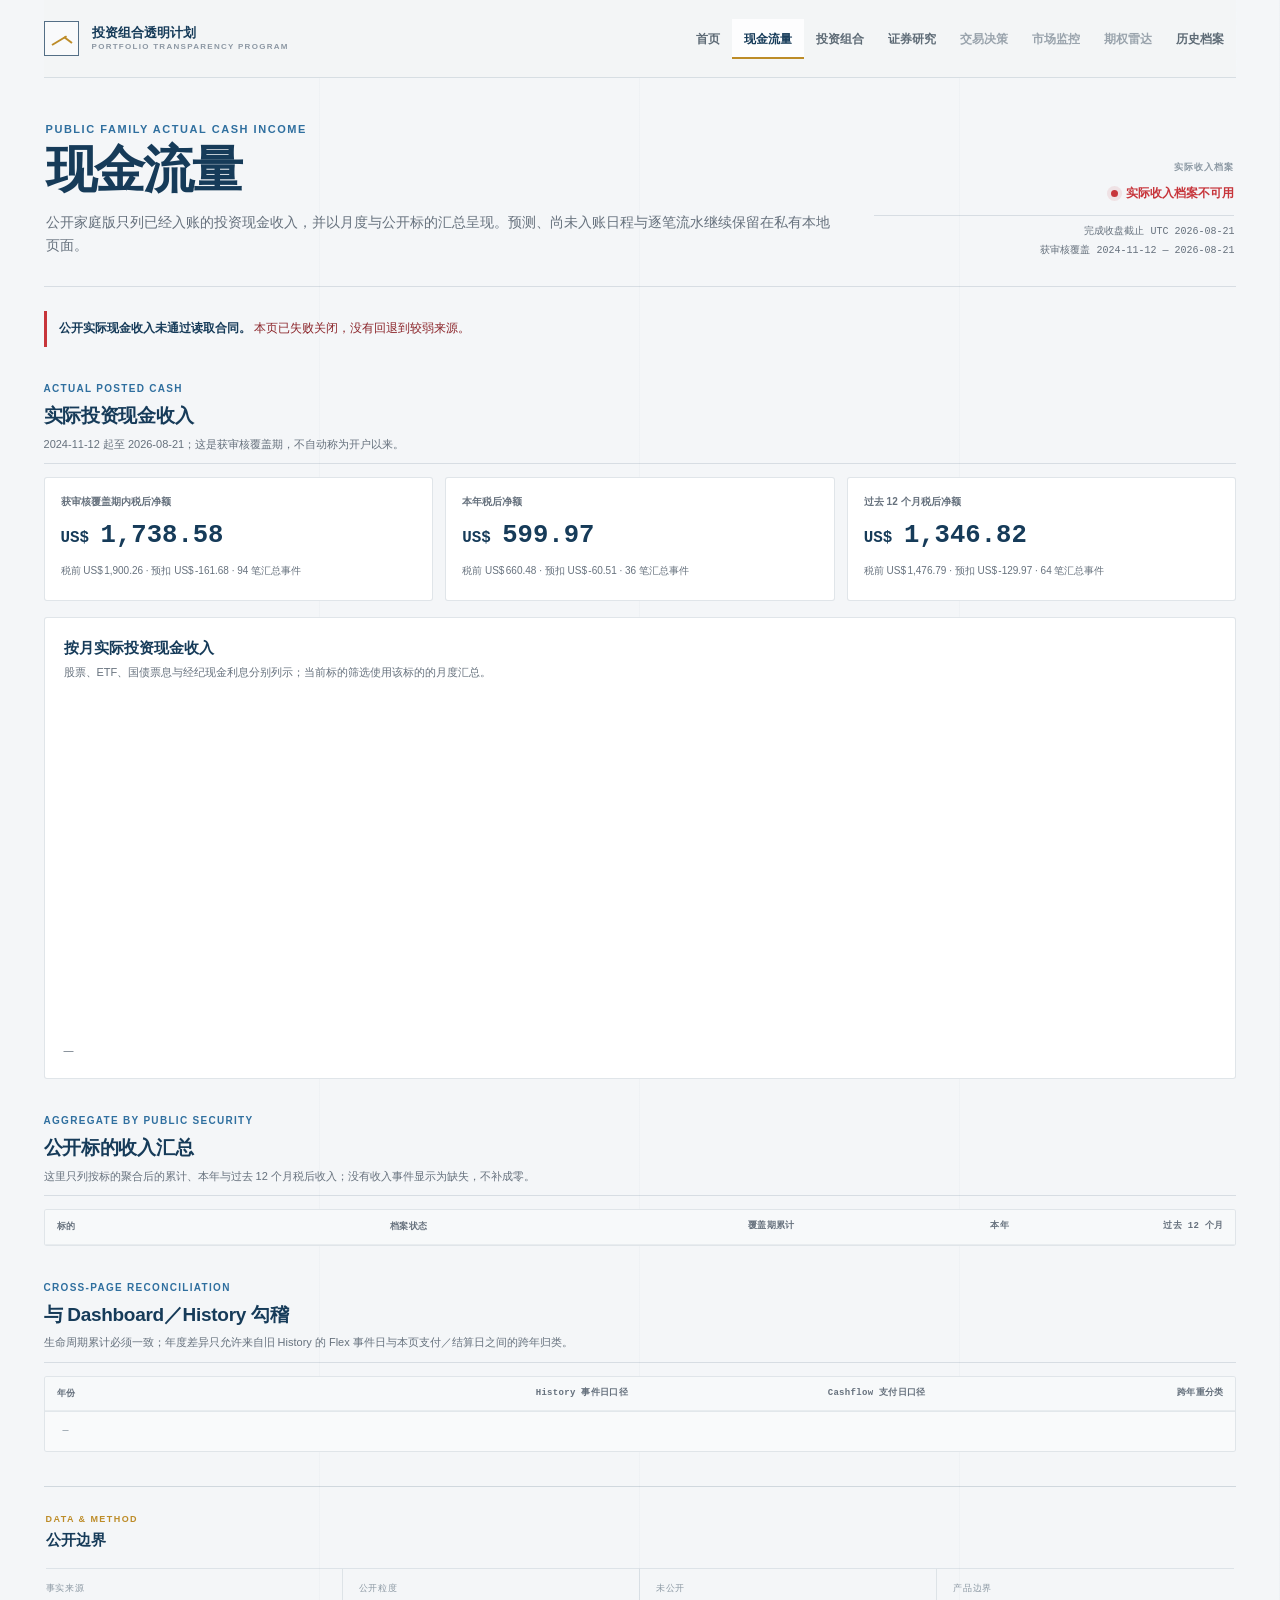
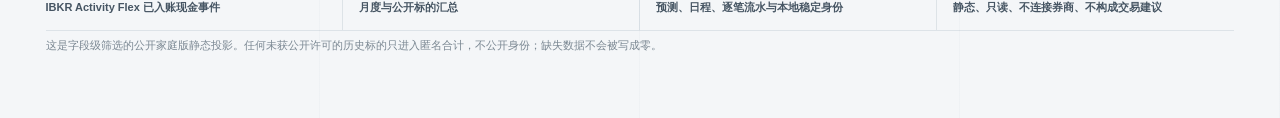
==== cashflow.html @ d8233eab "Publish cash flow and research directory" ====
<!doctype html>
<html lang="zh-Hans">
<head>
  <meta charset="utf-8">
  <meta name="viewport" content="width=device-width, initial-scale=1">
  <meta name="color-scheme" content="light">
  <meta name="robots" content="noindex,nofollow,noarchive">
  <meta name="referrer" content="no-referrer">
  <title>现金流量 · 投资组合透明计划</title>
  <style>
    :root {
      --page: #f4f6f8;
      --card: #fff;
      --ink: #17212b;
      --muted: #66717d;
      --soft: #8b98a3;
      --border: #dfe4e8;
      --navy: #163b59;
      --blue: #2f6f9f;
      --blue-soft: #e8f1f7;
      --gold: #bd8c28;
      --gold-soft: #fbf5e6;
      --green: #14804a;
      --green-soft: #e8f5ed;
      --amber: #9a6a0a;
      --amber-soft: #fff4d8;
      --red: #c7353b;
      --red-soft: #fff0f1;
      --mono: ui-monospace, SFMono-Regular, Menlo, Monaco, Consolas, "Liberation Mono", monospace;
      --sans: Inter, ui-sans-serif, -apple-system, BlinkMacSystemFont, "Segoe UI", "PingFang SC", "Hiragino Sans GB", "Microsoft YaHei", sans-serif;
    }
    * { box-sizing: border-box; }
    [hidden] { display: none !important; }
    body { min-width: 320px; }
    button, select { font: inherit; }
    .shell { width: min(1520px, 100%); margin: 0 auto; padding: 0 clamp(22px, 3.4vw, 52px) 64px; }
    .topbar { display: grid; grid-template-columns: minmax(0, 1fr) max-content; gap: 28px; align-items: start; margin-bottom: 22px; padding: 8px 2px 22px; border-bottom: 1px solid rgba(22,59,89,.13); }
    .eyebrow, .section-kicker { margin: 0 0 6px; color: var(--blue); font-size: 10px; font-weight: 780; letter-spacing: .13em; text-transform: uppercase; }
    h1 { margin: 0; color: var(--navy); font-size: clamp(30px, 4vw, 48px); font-weight: 710; line-height: 1.05; letter-spacing: -.045em; }
    .subtitle { max-width: 840px; margin: 11px 0 0; color: var(--muted); font-size: 13px; line-height: 1.72; }
    .notice { display: grid; grid-template-columns: 3px minmax(0, 1fr); gap: 12px; margin: 0 0 24px; color: #56636e; font-size: 12px; line-height: 1.65; }
    .notice::before { content: ""; background: rgba(189,140,40,.72); }
    .notice-copy { padding: 8px 0; }
    .notice strong { color: var(--navy); }
    .notice.error::before { background: var(--red); }
    .notice.error { color: #8b252a; }
    .forecast-trial { display: grid; grid-template-columns: 3px minmax(0, 1fr); gap: 12px; margin: 0 0 16px; color: var(--muted); font-size: 11px; line-height: 1.6; }
    .forecast-trial::before { content: ""; background: rgba(47,111,159,.62); }
    .forecast-trial[data-forecast-state="partial"]::before { background: #bd8c28; }
    .forecast-trial[data-forecast-state="stale"]::before, .forecast-trial[data-forecast-state="unavailable"]::before { background: var(--red); }
    .forecast-trial-copy { padding: 7px 0; }
    .forecast-trial-title { color: var(--navy); font-weight: 760; }
    .forecast-trial[data-forecast-state="partial"] .forecast-trial-title { color: #7c5a18; }
    .forecast-trial[data-forecast-state="stale"] .forecast-trial-title, .forecast-trial[data-forecast-state="unavailable"] .forecast-trial-title { color: #8b252a; }
    .scope-strip { display: flex; align-items: center; justify-content: space-between; gap: 16px; margin-bottom: 28px; padding: 11px 14px; border-left: 3px solid rgba(47,111,159,.64); background: rgba(232,241,247,.55); color: var(--muted); font-size: 11px; }
    .scope-strip strong { color: var(--navy); font: 760 11px var(--mono); }
    .field { display: grid; gap: 5px; }
    .field label { color: var(--soft); font-size: 9px; font-weight: 760; letter-spacing: .07em; }
    .field select { min-width: 170px; }
    .text-link { min-height: 30px; padding: 5px 9px; border: 1px solid #cad6df; border-radius: 2px; color: var(--navy); background: #fff; cursor: pointer; font-size: 10px; font-weight: 740; text-decoration: none; }
    .text-link:hover, .text-link:focus-visible { border-color: var(--blue); background: #f3f8fb; outline: none; }
    .section { margin-top: 34px; }
    .section-head { display: flex; align-items: flex-end; justify-content: space-between; gap: 20px; margin-bottom: 13px; padding-bottom: 11px; border-bottom: 1px solid rgba(22,59,89,.13); }
    .section-title { margin: 0; color: var(--navy); font-size: 19px; font-weight: 740; letter-spacing: -.015em; }
    .section-note { margin: 5px 0 0; color: var(--muted); font-size: 11px; }
    .metric-grid { display: grid; grid-template-columns: repeat(3, minmax(0, 1fr)); gap: 12px; margin-bottom: 16px; }
    .future-metric-grid { grid-template-columns: repeat(3, minmax(0, 1fr)); }
    .metric, .card { border: 1px solid rgba(22,59,89,.13); border-radius: 3px; background: var(--card); box-shadow: none; }
    .metric { min-width: 0; min-height: 124px; padding: 16px; }
    .metric-label { color: var(--muted); font-size: 10px; font-weight: 760; }
    .metric-value { display: flex; align-items: baseline; gap: .45em; margin-top: 8px; color: var(--navy); font-family: var(--mono); font-size: clamp(20px, 2vw, 26px); font-weight: 780; font-variant-numeric: tabular-nums; white-space: nowrap; }
    .metric-symbol { font-size: .62em; font-weight: 720; }
    .metric-note { margin-top: 8px; color: var(--muted); font-size: 10px; line-height: 1.55; }
    .card { margin-bottom: 16px; padding: 19px; }
    .card.flush { padding: 0; overflow: hidden; }
    .expected-security-card { margin-top: 16px; }
    .expected-security-head { padding: 15px 18px 13px; border-bottom: 1px solid rgba(22,59,89,.10); background: rgba(247,249,250,.58); }
    .card-head { display: flex; align-items: flex-start; justify-content: space-between; gap: 16px; margin-bottom: 13px; }
    .card-title { margin: 0; color: var(--navy); font-size: 15px; font-weight: 760; }
    .card-subtitle { margin: 4px 0 0; color: var(--muted); font-size: 11px; }
    .toolbar { display: flex; flex-wrap: wrap; align-items: center; justify-content: space-between; gap: 10px 18px; margin-bottom: 13px; padding: 10px 0; border-top: 1px solid rgba(22,59,89,.10); border-bottom: 1px solid rgba(22,59,89,.10); }
    .toolbar-group { display: flex; flex-wrap: wrap; align-items: center; gap: 8px 12px; }
    .toolbar-label { color: var(--soft); font-size: 9px; font-weight: 780; letter-spacing: .08em; }
    .segmented { display: inline-flex; border: 1px solid #ccd7df; background: #f2f5f7; }
    .segment-btn { min-height: 32px; padding: 6px 10px; border: 0; border-right: 1px solid #d7e0e6; background: transparent; color: #596773; font-size: 10px; font-weight: 750; cursor: pointer; }
    .segment-btn:last-child { border-right: 0; }
    .segment-btn:hover, .segment-btn:focus-visible { color: var(--navy); background: #fff; outline: none; }
    .segment-btn[aria-pressed="true"] { color: var(--navy); background: #fff; box-shadow: inset 0 -2px 0 var(--gold); }
    .chart-wrap { position: relative; height: 340px; }
    .chart-wrap canvas { width: 100% !important; height: 100% !important; }
    .cashflow-chart-tooltip { position: absolute; z-index: 5; width: max-content; min-width: 250px; max-width: calc(100% - 16px); padding: 9px 10px; border: 1px solid #cfd7dd; border-radius: 3px; background: rgba(255,255,255,.97); box-shadow: 0 8px 22px rgba(20,36,50,.14); color: var(--ink); pointer-events: none; opacity: 0; transition: opacity 90ms ease; }
    .cashflow-chart-tooltip.visible { opacity: 1; }
    .cashflow-tooltip-date { color: var(--muted); font-size: 11px; }
    .cashflow-tooltip-series { display: grid; gap: 5px; margin-top: 7px; padding-top: 7px; border-top: 1px solid #e8ecef; }
    .cashflow-tooltip-series-row { display: grid; grid-template-columns: 12px minmax(92px, 1fr) auto; align-items: center; gap: 7px; font-size: 11px; }
    .cashflow-tooltip-swatch { width: 10px; height: 10px; border: 1px solid transparent; }
    .cashflow-tooltip-series-label { min-width: 0; overflow: hidden; color: var(--muted); text-overflow: ellipsis; white-space: nowrap; }
    .cashflow-tooltip-series-value { color: var(--ink); font: 750 12px var(--mono); text-align: right; white-space: nowrap; }
    .cashflow-tooltip-detail { display: grid; gap: 5px; margin-top: 7px; padding-top: 7px; border-top: 1px solid #e8ecef; }
    .cashflow-tooltip-detail-row { display: grid; grid-template-columns: minmax(0, 1fr) minmax(96px, auto); align-items: baseline; gap: 14px; }
    .cashflow-tooltip-detail-label { color: var(--soft); font-size: 9px; }
    .cashflow-tooltip-detail-value { max-width: 190px; overflow: hidden; color: var(--navy); font: 700 10px var(--mono); text-align: right; text-overflow: ellipsis; white-space: nowrap; }
    .cashflow-tooltip-detail-row.symbols { align-items: start; }
    .cashflow-tooltip-symbol-list { display: grid; gap: 6px; min-width: 180px; color: var(--navy); font: 700 10px/1.35 var(--mono); }
    .cashflow-tooltip-symbol-item { display: grid; grid-template-columns: minmax(0, 1fr) auto; align-items: start; gap: 14px; }
    .cashflow-tooltip-symbol-main { min-width: 0; }
    .cashflow-tooltip-symbol-name, .cashflow-tooltip-symbol-date, .cashflow-tooltip-symbol-amount { display: block; white-space: nowrap; }
    .cashflow-tooltip-symbol-date { margin-top: 1px; color: var(--soft); font: 8px/1.3 var(--sans); }
    .cashflow-tooltip-symbol-amount { color: var(--ink); font: 750 10px/1.35 var(--mono); text-align: right; }
    .chart-note { margin: 10px 0 0; color: var(--muted); font-size: 10px; line-height: 1.6; }
    .table-wrap { width: 100%; overflow-x: auto; }
    table { width: 100%; border-collapse: collapse; font-size: 11px; }
    th, td { padding: 10px 12px; border-bottom: 1px solid #e8ecef; text-align: left; vertical-align: top; white-space: nowrap; }
    th { color: var(--muted); background: #f7f9fa; font-size: 9px; font-weight: 780; letter-spacing: .035em; }
    td.numeric, th.numeric { text-align: right; font-family: var(--mono); font-variant-numeric: tabular-nums; }
    tbody tr:hover { background: #fafcfd; }
    tbody tr:last-child td { border-bottom: 0; }
    .symbol-link { color: var(--navy); font: 780 11px var(--mono); text-decoration: none; }
    .symbol-link:hover, .symbol-link:focus-visible { color: var(--blue); outline: none; }
    .cell-main { color: var(--ink); }
    .cell-note { display: block; margin-top: 3px; color: var(--soft); font: 9px/1.45 var(--sans); white-space: normal; }
    .money-line { vertical-align: top; font-family: var(--mono); font-variant-numeric: tabular-nums; }
    .money-line .cell-note { grid-column: 1 / -1; text-align: right; }
    .expected-security-table, .archive-income-table, .cashflow-detail-table { table-layout: fixed; }
    .expected-security-table { min-width: 980px; }
    .archive-income-table { min-width: 920px; }
    .cashflow-detail-table { min-width: 1180px; }
    .security-group-row td { padding: 0; border-bottom-color: #d8e0e6; background: #eef2f5; }
    .security-group-row:hover, .security-subtotal-row:hover { background: inherit; }
    .security-group-toggle { display: flex; width: 100%; min-height: 42px; align-items: center; gap: 10px; padding: 10px 12px; border: 0; color: var(--navy); background: transparent; cursor: pointer; text-align: left; }
    .security-group-toggle:hover, .security-group-toggle:focus-visible { background: rgba(255,255,255,.48); outline: none; }
    .security-group-swatch { width: 10px; height: 10px; flex: 0 0 auto; border: 1px solid transparent; }
    .security-group-swatch.stk { background: #034da2; }
    .security-group-swatch.etf { background: #5889c1; }
    .security-group-swatch.bond { background: #7a4e2d; }
    .security-group-swatch.cash { background: #bd8c28; }
    .security-group-name { font-size: 11px; font-weight: 790; }
    .security-group-count { color: var(--soft); font: 9px/1.4 var(--mono); }
    .security-group-chevron { width: 7px; height: 7px; margin-left: auto; border-right: 1px solid var(--navy); border-bottom: 1px solid var(--navy); transform: rotate(45deg); transition: transform 120ms ease; }
    .security-group-toggle[aria-expanded="false"] .security-group-chevron { transform: rotate(-45deg); }
    .security-item-row td:first-child { padding-left: 32px; }
    .security-subtotal-row td { border-top: 1px solid #d8e0e6; background: #f7f9fa; font-weight: 720; }
    .security-subtotal-label { color: var(--navy); }
    .security-subtotal-label .cell-note { font-weight: 500; }
    .archive-stack { display: grid; gap: 10px; }
    .archive-details { overflow: hidden; border: 1px solid rgba(22,59,89,.13); border-radius: 3px; background: var(--card); }
    .archive-details summary { display: flex; min-height: 48px; align-items: center; justify-content: space-between; gap: 14px; padding: 12px 15px; color: var(--navy); background: #f7f9fa; cursor: pointer; list-style: none; }
    .archive-details summary::-webkit-details-marker { display: none; }
    .archive-details summary:hover, .archive-details summary:focus-visible { background: #f1f5f7; outline: none; }
    .archive-summary-main { display: flex; flex-wrap: wrap; align-items: baseline; gap: 8px 12px; }
    .archive-title { font-size: 12px; font-weight: 780; }
    .archive-count { color: var(--soft); font: 9px/1.4 var(--mono); }
    .archive-summary-total { color: var(--muted); font: 9px/1.4 var(--mono); }
    .archive-latest { min-width: 170px; }
    .archive-chevron { width: 8px; height: 8px; flex: 0 0 auto; border-right: 1px solid var(--navy); border-bottom: 1px solid var(--navy); transform: rotate(45deg); transition: transform 120ms ease; }
    .archive-details[open] .archive-chevron { transform: rotate(225deg); }
    .archive-details[open] summary { border-bottom: 1px solid rgba(22,59,89,.10); }
    .empty { padding: 28px 18px; color: var(--muted); text-align: center; font-size: 11px; }
    .detail-controls { display: flex; flex-wrap: wrap; align-items: end; justify-content: space-between; gap: 12px; padding: 15px 18px; border-bottom: 1px solid rgba(22,59,89,.10); background: rgba(247,249,250,.7); }
    .detail-filter-group { display: flex; flex-wrap: wrap; align-items: end; justify-content: flex-end; gap: 10px; }
    .detail-scroll { max-height: min(62vh, 560px); overflow: auto; overscroll-behavior: contain; scrollbar-gutter: stable; }
    .detail-scroll thead th { position: sticky; top: 0; z-index: 3; box-shadow: 0 1px 0 #dfe5e9; }
    .detail-year-row th { padding: 7px 12px; border-top: 1px solid #d8e0e6; border-bottom: 1px solid #d8e0e6; color: var(--navy); background: #eef2f5; font: 780 10px/1.4 var(--sans); letter-spacing: .02em; text-align: left; }
    .detail-year-heading { display: flex; align-items: baseline; justify-content: space-between; gap: 12px; }
    .detail-year-count { color: var(--soft); font: 9px/1.4 var(--mono); }
    .detail-summary { min-height: 39px; margin: 0; padding: 12px 18px; border-top: 1px solid rgba(22,59,89,.10); color: var(--soft); background: rgba(247,249,250,.72); font: 10px/1.45 var(--mono); }
    .source-link { color: var(--blue); text-decoration: none; }
    .source-link:hover, .source-link:focus-visible { text-decoration: underline; outline: none; }
    .sr-only { position: absolute; width: 1px; height: 1px; padding: 0; margin: -1px; overflow: hidden; clip: rect(0, 0, 0, 0); white-space: nowrap; border: 0; }
    @media (max-width: 1040px) {
      .future-metric-grid { grid-template-columns: repeat(2, minmax(0, 1fr)); }
    }
    @media (max-width: 720px) {
      .shell { width: 100%; padding: 0 12px 44px; }
      .topbar { grid-template-columns: 1fr; gap: 16px; }
      .section-head, .card-head { align-items: stretch; flex-direction: column; }
      .scope-strip { align-items: stretch; flex-direction: column; }
      .field select { width: 100%; }
      .metric-grid, .future-metric-grid { grid-template-columns: 1fr; }
      .toolbar { align-items: stretch; }
      .detail-controls, .detail-filter-group { align-items: stretch; flex-direction: column; }
      .toolbar-group { display: grid; grid-template-columns: 1fr; }
      .segmented { width: 100%; display: grid; grid-auto-flow: column; grid-auto-columns: minmax(0, 1fr); }
      .segment-btn { padding-inline: 5px; }
      .chart-wrap { height: 300px; }
    }
    .public-cashflow-table { min-width: 820px; table-layout: fixed; }
    .public-reconciliation-table { min-width: 720px; table-layout: fixed; }
    .public-cashflow-table th:first-child { width: 28%; }
    .public-cashflow-table th:nth-child(2) { width: 18%; }
    .directory-anonymous { color: var(--muted); font-style: italic; }
  </style>
  <link rel="stylesheet" href="assets/workspace-shell.css?v=ed7f50f35dbe">
</head>
<body class="workspace-inner workspace-bp-720 workspace-mobile-gap-10">
  <main class="shell">
    <nav class="workspace-nav" aria-label="全局导航">
      <a class="workspace-brand" href="index.html" aria-label="投资组合透明计划首页">
        <span class="workspace-brand-mark" aria-hidden="true"></span>
        <span class="workspace-brand-text"><span class="workspace-brand-title">投资组合透明计划</span><span class="workspace-brand-subtitle">PORTFOLIO TRANSPARENCY PROGRAM</span></span>
      </a>
      <div class="workspace-nav-scroll"><div class="workspace-nav-links">
          <a class="workspace-nav-link" href="index.html">首页</a>
          <a class="workspace-nav-link" href="cashflow.html" aria-current="page">现金流量</a>
          <a class="workspace-nav-link" href="dashboard.html">投资组合</a>
          <a class="workspace-nav-link" href="instrument.html">证券研究</a>
          <span class="workspace-nav-link" aria-disabled="true">交易决策</span>
          <span class="workspace-nav-link" aria-disabled="true">市场监控</span>
          <span class="workspace-nav-link" aria-disabled="true">期权雷达</span>
          <a class="workspace-nav-link" href="history.html">历史档案</a>
      </div></div>
    </nav>

    <header class="topbar workspace-page-header">
      <div class="workspace-page-heading">
        <p class="eyebrow workspace-page-eyebrow">Public Family Actual Cash Income</p>
        <h1 class="workspace-page-title">现金流量</h1>
        <p class="subtitle workspace-page-subtitle">公开家庭版只列已经入账的投资现金收入，并以月度与公开标的汇总呈现。预测、尚未入账日程与逐笔流水继续保留在私有本地页面。</p>
      </div>
      <aside class="workspace-page-context" id="cashflowPageContext" data-context-state="loading" aria-label="实际现金收入档案状态">
        <div class="workspace-page-context-label">实际收入档案</div>
        <div class="workspace-page-context-value"><span class="workspace-page-context-dot" aria-hidden="true"></span><span id="archiveStatus">正在读取</span></div>
        <div class="workspace-page-context-meta"><p class="workspace-page-context-line" id="headerCutoff">完成收盘截止 —</p><p class="workspace-page-context-line" id="headerCoverage">覆盖 —</p></div>
      </aside>
    </header>

    <aside class="notice" id="statusNotice" aria-live="polite"><div class="notice-copy"><strong>正在读取公开静态实际收入。</strong> 页面不连接券商、本机数据库或实时接口。</div></aside>
    <section class="scope-strip" id="scopeStrip" aria-label="当前标的范围" hidden><span>当前仅显示 <strong id="scopeSymbol">—</strong> 的实际收入汇总</span><a class="text-link" href="cashflow.html">查看组合汇总</a></section>

    <section class="section" aria-labelledby="actualTitle">
      <div class="section-head"><div><p class="section-kicker">Actual Posted Cash</p><h2 class="section-title" id="actualTitle">实际投资现金收入</h2><p class="section-note" id="actualCoverageNote">只使用 Activity Flex 已入账事实；经纪利息支出与买入应计利息单独列示，不冒充负投资收入。</p></div></div>
      <div class="metric-grid" aria-label="实际投资现金收入摘要">
        <article class="metric"><div class="metric-label">获审核覆盖期内税后净额</div><div class="metric-value" id="actualCoverageNet">—</div><div class="metric-note" id="actualCoverageBreakdown">—</div></article>
        <article class="metric"><div class="metric-label">本年税后净额</div><div class="metric-value" id="actualYtdNet">—</div><div class="metric-note" id="actualYtdBreakdown">—</div></article>
        <article class="metric"><div class="metric-label">过去 12 个月税后净额</div><div class="metric-value" id="actual12mNet">—</div><div class="metric-note" id="actual12mBreakdown">—</div></article>
      </div>
      <article class="card">
        <div class="card-head"><div><h3 class="card-title">按月实际投资现金收入</h3><p class="card-subtitle">股票、ETF、国债票息与经纪现金利息分别列示；当前标的筛选使用该标的的月度汇总。</p></div></div>
        <div class="chart-wrap"><canvas id="actualChart" role="img" aria-label="按月实际投资现金收入图"></canvas></div>
        <p class="chart-note" id="actualChartNote">—</p>
      </article>
    </section>

    <section class="section" aria-labelledby="securityTitle">
      <div class="section-head"><div><p class="section-kicker">Aggregate by Public Security</p><h2 class="section-title" id="securityTitle">公开标的收入汇总</h2><p class="section-note">这里只列按标的聚合后的累计、本年与过去 12 个月税后收入；没有收入事件显示为缺失，不补成零。</p></div></div>
      <article class="card flush"><div class="table-wrap"><table class="archive-income-table public-cashflow-table"><caption class="sr-only">公开标的实际现金收入汇总</caption><thead><tr><th>标的</th><th>档案状态</th><th class="numeric">覆盖期累计</th><th class="numeric">本年</th><th class="numeric">过去 12 个月</th></tr></thead><tbody id="securityIncomeBody"></tbody></table></div><div class="empty" id="securityIncomeEmpty" hidden>当前范围没有可列示的实际收入汇总。</div></article>
    </section>

    <section class="section" aria-labelledby="reconciliationTitle">
      <div class="section-head"><div><p class="section-kicker">Cross-page Reconciliation</p><h2 class="section-title" id="reconciliationTitle">与 Dashboard／History 勾稽</h2><p class="section-note">生命周期累计必须一致；年度差异只允许来自旧 History 的 Flex 事件日与本页支付／结算日之间的跨年归类。</p></div></div>
      <article class="card flush"><div class="table-wrap"><table class="public-reconciliation-table"><caption class="sr-only">年度现金收入日期口径桥接</caption><thead><tr><th>年份</th><th class="numeric">History 事件日口径</th><th class="numeric">Cashflow 支付日口径</th><th class="numeric">跨年重分类</th></tr></thead><tbody id="reconciliationBody"></tbody></table></div><p class="detail-summary" id="reconciliationSummary">—</p></article>
    </section>

    <footer>
      <div class="footer-head"><p class="footer-kicker">DATA &amp; METHOD</p><h2 class="footer-title">公开边界</h2></div>
      <div class="footer-meta-grid">
        <div class="footer-meta-item"><span class="footer-meta-label">事实来源</span><span class="footer-meta-value">IBKR Activity Flex 已入账现金事件</span></div>
        <div class="footer-meta-item"><span class="footer-meta-label">公开粒度</span><span class="footer-meta-value">月度与公开标的汇总</span></div>
        <div class="footer-meta-item"><span class="footer-meta-label">未公开</span><span class="footer-meta-value">预测、日程、逐笔流水与本地稳定身份</span></div>
        <div class="footer-meta-item"><span class="footer-meta-label">产品边界</span><span class="footer-meta-value">静态、只读、不连接券商、不构成交易建议</span></div>
      </div>
      <p class="footer-disclaimer">这是字段级筛选的公开家庭版静态投影。任何未获公开许可的历史标的只进入匿名合计，不公开身份；缺失数据不会被写成零。</p>
    </footer>
  </main>
  <script src="assets/vendor/chart.umd.min.js"></script>
  <script src="assets/accounting-money.js?v=4ad974b28457"></script>
  <script>
    (function () {
      "use strict";
      var state = { data: null, selectedSymbol: "", chart: null };
      var formatter = new Intl.NumberFormat("zh-CN", { minimumFractionDigits: 2, maximumFractionDigits: 2 });
      function el(id) { return document.getElementById(id); }
      function finite(value) { var number = Number(value); return value == null || value === "" || !Number.isFinite(number) ? null : number; }
      function isoDate(value) { var text = String(value || "").replace(/-/g, ""); return /^\d{8}$/.test(text) ? text.slice(0,4) + "-" + text.slice(4,6) + "-" + text.slice(6,8) : "—"; }
      function monthLabel(value) { var text = String(value || ""); return /^\d{6}$/.test(text) ? text.slice(0,4) + "-" + text.slice(4,6) : text; }
      function moneyText(value) { var number = finite(value); return number == null ? "—" : "US$ " + (number < 0 ? "-" : "") + formatter.format(Math.abs(number)); }
      function moneyNode(value) { var number = finite(value), wrapper = document.createElement("span"); wrapper.className = "money-line"; if (number == null) { wrapper.textContent = "—"; return wrapper; } var symbol = document.createElement("span"), amount = document.createElement("span"); wrapper.dataset.accountingMoney = ""; symbol.dataset.accountingSymbol = ""; symbol.textContent = "US$"; amount.dataset.accountingAmount = ""; amount.textContent = (number < 0 ? "-" : "") + formatter.format(Math.abs(number)); wrapper.append(symbol, amount); return wrapper; }
      function metric(node, value) { node.replaceChildren(); var number = finite(value); if (number == null) { node.textContent = "—"; return; } var symbol = document.createElement("span"), amount = document.createElement("span"); symbol.className = "metric-symbol"; symbol.textContent = "US$"; amount.textContent = (number < 0 ? "-" : "") + formatter.format(Math.abs(number)); node.append(symbol, amount); }
      function summaryNote(row) { if (!row) return "—"; var count = Number(row.investmentIncomeItemCount ?? row.itemCount ?? 0); return "税前 " + moneyText(row.grossInvestmentIncome) + " · 预扣 " + moneyText(row.withholdingTax) + " · " + count + " 笔汇总事件"; }
      function selectedSecurity() { return state.selectedSymbol ? state.data.securities.find(function (row) { return String(row.publicKey).toUpperCase() === state.selectedSymbol; }) : null; }
      function activeSummary() { var row = selectedSecurity(); return row ? { reviewedCoverage: row.reviewedCoverage, yearToDate: row.yearToDate, trailing12Months: row.trailing12Months } : state.data.summary; }
      function activeMonthly() { var row = selectedSecurity(); return row ? row.actualMonthly : state.data.actualMonthly; }
      function validate(payload) {
        if (!payload || payload.schemaVersion !== 1 || payload.packageType !== "cashFlowActual" || payload.visibility !== "public_static" || payload.sourceMode !== "sanitized_static_projection" || payload.currency !== "USD" || payload.reconciliation?.status !== "pass" || !Array.isArray(payload.actualMonthly) || !Array.isArray(payload.securities) || !Array.isArray(payload.reconciliation.annualTimingBridge)) throw new Error("公开实际现金收入合同不受支持。");
        return payload;
      }
      function renderHeader() { var coverage = state.data.coverage; el("cashflowPageContext").dataset.contextState = "pass"; el("archiveStatus").textContent = "实际收入档案已载入"; el("headerCutoff").textContent = "完成收盘截止 UTC " + isoDate(state.data.asOf); el("headerCoverage").textContent = "获审核覆盖 " + isoDate(coverage.startDate) + " — " + isoDate(coverage.endDate); el("actualCoverageNote").textContent = isoDate(coverage.startDate) + " 起至 " + isoDate(coverage.endDate) + "；这是获审核覆盖期，不自动称为开户以来。"; el("statusNotice").innerHTML = '<div class="notice-copy"><strong>公开静态实际收入已载入。</strong> 生命周期累计已与 Dashboard／History 勾稽；年度日期口径桥接见页面下方。</div>'; el("scopeStrip").hidden = !state.selectedSymbol; el("scopeSymbol").textContent = state.selectedSymbol || "—"; }
      function renderMetrics() { var summary = activeSummary(); [["actualCoverageNet","actualCoverageBreakdown",summary.reviewedCoverage],["actualYtdNet","actualYtdBreakdown",summary.yearToDate],["actual12mNet","actual12mBreakdown",summary.trailing12Months]].forEach(function (entry) { metric(el(entry[0]), entry[2].netInvestmentIncome); el(entry[1]).textContent = summaryNote(entry[2]); }); }
      function renderChart() { var rows = activeMonthly(), labels = rows.map(function (row) { return monthLabel(row.month); }); var datasets = [{ label: "股票分派", key: "stockDistributionNet", color: "#034da2" }, { label: "ETF 分派", key: "etfDistributionNet", color: "#5889c1" }, { label: "国债票息", key: "treasuryCoupon", color: "#7a4e2d" }, { label: "经纪现金利息", key: "brokerInterest", color: "#bd8c28" }].map(function (series) { return { label: series.label, data: rows.map(function (row) { return Number(row[series.key] || 0); }), backgroundColor: series.color, borderWidth: 0 }; }); if (state.chart) state.chart.destroy(); state.chart = new Chart(el("actualChart"), { type: "bar", data: { labels: labels, datasets: datasets }, options: { responsive: true, maintainAspectRatio: false, interaction: { mode: "index", intersect: false }, scales: { x: { stacked: true, grid: { display: false } }, y: { stacked: true, ticks: { callback: function (value) { return moneyText(value); } } } }, plugins: { legend: { position: "bottom" }, tooltip: { callbacks: { label: function (context) { return context.dataset.label + " · " + moneyText(context.raw); } } } } } }); el("actualChartNote").textContent = state.selectedSymbol ? state.selectedSymbol + " · 按支付／结算日归月的标的汇总" : "组合汇总 · 按支付／结算日归月；未公开标的仍进入组合合计，但不公开身份。"; }
      function appendMoneyCell(tr, summary) { var td = document.createElement("td"); td.className = "numeric"; if (!summary || Number(summary.itemCount || 0) === 0) { td.textContent = "—"; } else td.appendChild(moneyNode(summary.netInvestmentIncome)); tr.appendChild(td); }
      function renderSecurities() { var body = el("securityIncomeBody"), rows = state.selectedSymbol ? [selectedSecurity()].filter(Boolean) : state.data.securities.slice(); body.replaceChildren(); rows.forEach(function (row) { var tr = document.createElement("tr"), identity = document.createElement("td"), link = document.createElement("a"), name = document.createElement("span"), status = document.createElement("td"); link.className = "symbol-link"; link.href = "instrument.html?symbol=" + encodeURIComponent(row.publicKey); link.textContent = row.symbol; name.className = "cell-note"; name.textContent = row.displayName || row.symbol; identity.append(link, name); status.textContent = row.holdingStatus === "current_holding" ? "当前持有" : row.holdingStatus === "cash_account" ? "现金利息" : "历史归档"; tr.append(identity, status); appendMoneyCell(tr, row.reviewedCoverage); appendMoneyCell(tr, row.yearToDate); appendMoneyCell(tr, row.trailing12Months); body.appendChild(tr); }); if (!state.selectedSymbol) { var hidden = state.data.unpublishedSecurityAggregate, summary = hidden && hidden.reviewedCoverage; if (summary && Number(summary.itemCount || 0) > 0) { var tr = document.createElement("tr"), label = document.createElement("td"), status = document.createElement("td"); label.className = "directory-anonymous"; label.textContent = "其他未公开标的（匿名合计）"; status.textContent = "仅合计"; tr.append(label, status); appendMoneyCell(tr, hidden.reviewedCoverage); appendMoneyCell(tr, hidden.yearToDate); appendMoneyCell(tr, hidden.trailing12Months); body.appendChild(tr); } } el("securityIncomeEmpty").hidden = body.children.length > 0; }
      function renderReconciliation() { var reconciliation = state.data.reconciliation, body = el("reconciliationBody"); body.replaceChildren(); reconciliation.annualTimingBridge.forEach(function (row) { var tr = document.createElement("tr"), year = document.createElement("td"); year.textContent = row.year; tr.appendChild(year); [row.historyEventDateCashIncome,row.cashFlowPaymentDateCashImpact,row.timingReclassification].forEach(function (value) { var td = document.createElement("td"); td.className = "numeric"; td.appendChild(moneyNode(value)); tr.appendChild(td); }); body.appendChild(tr); }); var lifetime = reconciliation.lifetime; el("reconciliationSummary").textContent = "生命周期累计 " + moneyText(lifetime.cashFlowAllIncludedCashImpact) + " · Dashboard 差额 " + moneyText(lifetime.unexplainedResidual) + " · 年度差异全部由日期口径跨年重分类解释。"; }
      function showError(error) { el("cashflowPageContext").dataset.contextState = "error"; el("archiveStatus").textContent = "实际收入档案不可用"; var notice = el("statusNotice"); notice.className = "notice error"; notice.innerHTML = '<div class="notice-copy"><strong>公开实际现金收入未通过读取合同。</strong> 本页已失败关闭，没有回退到较弱来源。</div>'; console.error(error); }
      state.selectedSymbol = String(new URLSearchParams(location.search).get("symbol") || "").trim().toUpperCase();
      fetch("data/cashflow/actual.json", { cache: "no-store" }).then(function (response) { if (!response.ok) throw new Error("公开实际现金收入包返回 " + response.status); return response.json(); }).then(validate).then(function (payload) { state.data = payload; if (state.selectedSymbol && !selectedSecurity()) throw new Error("公开现金流量目录中没有 " + state.selectedSymbol + "。"); renderHeader(); renderMetrics(); renderChart(); renderSecurities(); renderReconciliation(); if (window.AccountingMoney) window.AccountingMoney.align(); }).catch(showError);
    }());
  </script>
</body>
</html>
---- assets/workspace-shell.css ----
:root {
  --page: #f4f6f8;
  --card: #fff;
  --ink: #17212b;
  --muted: #66717d;
  --border: #dfe4e8;
  --navy: #163b59;
  --blue: #2f6f9f;
  --blue-soft: #e8f1f7;
  --gold: #bd8c28;
  --green: #14804a;
  --green-soft: #e8f5ed;
  --red: #c7353b;
  --mono: ui-monospace, SFMono-Regular, Menlo, Monaco, Consolas, "Liberation Mono", monospace;
  --sans: Inter, ui-sans-serif, -apple-system, BlinkMacSystemFont, "Segoe UI", "PingFang SC", "Hiragino Sans GB", "Microsoft YaHei", sans-serif;
}

body.workspace-inner {
  --workspace-mobile-nav-gap: 18px;
  margin: 0;
  color: var(--ink);
  background:
    linear-gradient(90deg, transparent 0, transparent calc(100% - 1px), rgba(22,59,89,.022) calc(100% - 1px)),
    var(--page);
  background-size: 25% 100%;
  font-family: var(--sans);
  line-height: 1.5;
}

body.workspace-inner.workspace-mobile-gap-10 { --workspace-mobile-nav-gap: 10px; }

body.workspace-inner .shell {
  width: min(1520px, 100%);
  margin: 0 auto;
  padding: 0 clamp(22px, 3.4vw, 52px) 64px;
}

body.workspace-inner .workspace-nav {
  position: sticky;
  top: 0;
  z-index: 80;
  display: flex;
  align-items: center;
  gap: 18px;
  min-height: 78px;
  margin: 0 0 26px;
  padding: 14px 0;
  border: 0;
  border-bottom: 1px solid rgba(22,59,89,.12);
  border-radius: 0;
  background: rgba(243,245,246,.94);
  box-shadow: none;
  backdrop-filter: blur(14px);
}

body.workspace-inner .workspace-brand {
  flex: 0 0 auto;
  display: inline-flex;
  align-items: center;
  gap: 13px;
  color: var(--navy);
  text-decoration: none;
}

body.workspace-inner .workspace-brand-mark {
  position: relative;
  width: 35px;
  height: 35px;
  border: 1px solid rgba(22,59,89,.72);
  border-radius: 0;
  background: rgba(255,255,255,.55);
  box-shadow: none;
}

body.workspace-inner .workspace-brand-mark::before,
body.workspace-inner .workspace-brand-mark::after {
  content: "";
  position: absolute;
  right: auto;
  height: 2px;
  background: var(--gold);
  transform-origin: left center;
}

body.workspace-inner .workspace-brand-mark::before {
  width: 17px;
  left: 7px;
  top: 22px;
  transform: rotate(-31deg);
}

body.workspace-inner .workspace-brand-mark::after {
  width: 10px;
  left: 19px;
  top: 14px;
  transform: rotate(37deg);
}

body.workspace-inner .workspace-brand-text { display: grid; line-height: 1.08; }
body.workspace-inner .workspace-brand-title { color: var(--navy); font-size: 13px; font-weight: 800; }
body.workspace-inner .workspace-brand-subtitle { margin-top: 3px; color: #8d98a4; font-size: 8px; font-weight: 750; letter-spacing: .16em; }
body.workspace-inner .workspace-nav-scroll { min-width: 0; flex: 1 1 auto; overflow-x: auto; scrollbar-width: none; }
body.workspace-inner .workspace-nav-scroll::-webkit-scrollbar { display: none; }
body.workspace-inner .workspace-nav-links { display: flex; align-items: center; justify-content: flex-end; gap: 0; min-width: max-content; }

body.workspace-inner .workspace-nav-link {
  display: inline-flex;
  align-items: center;
  min-height: 40px;
  padding: 9px 12px;
  border-radius: 0;
  color: #5e6b76;
  font-size: 12px;
  font-weight: 720;
  text-decoration: none;
  white-space: nowrap;
  transition: color 120ms ease, background 120ms ease, box-shadow 120ms ease;
}

body.workspace-inner .workspace-nav-link:hover,
body.workspace-inner .workspace-nav-link:focus-visible {
  color: var(--navy);
  background: rgba(255,255,255,.72);
  box-shadow: inset 0 -2px 0 rgba(47,111,159,.45);
  outline: none;
}

body.workspace-inner .workspace-nav-link[aria-current="page"] {
  color: var(--navy);
  background: rgba(255,255,255,.82);
  box-shadow: inset 0 -2px 0 var(--gold);
}

body.workspace-inner .workspace-nav-link[aria-disabled="true"] { color: #9aa4ad; cursor: default; }
body.workspace-inner .workspace-nav-link[aria-disabled="true"]:hover { color: #9aa4ad; background: transparent; box-shadow: none; }

body.workspace-inner table [data-accounting-money] {
  display: inline-grid;
  grid-template-columns:
    var(--accounting-money-symbol-width, max-content)
    minmax(.45em, 1fr)
    var(--accounting-money-amount-width, max-content);
  align-items: baseline;
  justify-content: stretch;
  column-gap: 0;
  width: var(--accounting-money-lane-width, max-content);
  min-width: 0;
  max-width: 100%;
  margin-inline-start: auto;
  vertical-align: baseline;
  white-space: nowrap;
  font-variant-numeric: tabular-nums;
}

body.workspace-inner table [data-accounting-symbol] {
  grid-column: 1;
  justify-self: start;
}

body.workspace-inner table [data-accounting-amount] {
  grid-column: 3;
  justify-self: end;
  text-align: right;
}

body.workspace-inner .workspace-page-header {
  display: grid;
  grid-template-columns: minmax(0, 1fr) minmax(280px, 360px);
  gap: 32px;
  align-items: end;
  margin: 0 0 24px;
  padding: 18px 2px 28px;
  border-bottom: 1px solid rgba(22,59,89,.13);
}

body.workspace-inner .workspace-page-header--identity {
  grid-template-columns: minmax(0, 1fr) minmax(390px, 460px);
}

body.workspace-inner .workspace-page-header::after { display: none; }
body.workspace-inner .workspace-page-heading { min-width: 0; }

body.workspace-inner .workspace-page-eyebrow {
  margin: 0 0 7px;
  color: var(--blue);
  font-size: 11px;
  font-weight: 780;
  letter-spacing: .14em;
  line-height: 1.4;
  text-transform: uppercase;
}

body.workspace-inner .workspace-page-title {
  max-width: none;
  margin: 0;
  color: var(--navy);
  font-family: var(--sans);
  font-size: clamp(42px, 4vw, 52px);
  font-weight: 700;
  line-height: 1.02;
  letter-spacing: -.045em;
}

body.workspace-inner .workspace-page-subtitle {
  max-width: 840px;
  margin: 14px 0 0;
  color: var(--muted);
  font-size: 14px;
  line-height: 1.7;
}

body.workspace-inner .workspace-page-identity-name {
  color: #465866;
  font-size: clamp(16px, 1.6vw, 19px);
}

body.workspace-inner .workspace-page-header > .workspace-page-context {
  align-self: end;
}

body.workspace-inner .workspace-page-header + .status-line {
  margin-top: 0;
}

body.workspace-inner .workspace-page-context {
  flex: 0 0 auto;
  align-self: start;
  justify-self: end;
  display: grid;
  justify-items: end;
  width: min(360px, 100%);
  min-width: 280px;
  color: var(--ink);
  text-align: right;
}

body.workspace-inner .workspace-page-context-label {
  color: #8b98a3;
  font-size: 9px;
  font-weight: 800;
  letter-spacing: .12em;
  line-height: 1.4;
  text-transform: uppercase;
}

body.workspace-inner .workspace-page-context-value {
  display: inline-flex;
  align-items: center;
  gap: 8px;
  min-height: 30px;
  margin-top: 5px;
  color: var(--navy);
  font-size: 12px;
  font-weight: 760;
  line-height: 1.4;
}

body.workspace-inner .workspace-page-context-dot {
  flex: 0 0 auto;
  width: 7px;
  height: 7px;
  border-radius: 50%;
  background: var(--blue);
  box-shadow: 0 0 0 4px rgba(47,111,159,.10);
}

body.workspace-inner .workspace-page-context[data-context-state="pass"] .workspace-page-context-value { color: #0e6840; }
body.workspace-inner .workspace-page-context[data-context-state="pass"] .workspace-page-context-dot { background: var(--green); box-shadow: 0 0 0 4px rgba(20,128,74,.10); }
body.workspace-inner .workspace-page-context[data-context-state="warning"] .workspace-page-context-value { color: #8a620d; }
body.workspace-inner .workspace-page-context[data-context-state="warning"] .workspace-page-context-dot { background: var(--gold); box-shadow: 0 0 0 4px rgba(189,140,40,.10); }
body.workspace-inner .workspace-page-context[data-context-state="error"] .workspace-page-context-value { color: var(--red); }
body.workspace-inner .workspace-page-context[data-context-state="error"] .workspace-page-context-dot { background: var(--red); box-shadow: 0 0 0 4px rgba(199,53,59,.10); }

body.workspace-inner .workspace-page-context-meta {
  display: grid;
  justify-items: end;
  gap: 3px;
  width: 100%;
  margin-top: 7px;
  padding-top: 8px;
  border-top: 1px solid rgba(22,59,89,.13);
}

body.workspace-inner .workspace-page-context-line,
body.workspace-inner .workspace-page-context-note {
  margin: 0;
  color: var(--muted);
  font: 10px/1.55 var(--mono);
  overflow-wrap: anywhere;
}

body.workspace-inner .workspace-page-context-line { text-align: right; }
body.workspace-inner .workspace-page-context-note { margin-top: 7px; text-align: right; }

body.workspace-inner .workspace-page-context--quote {
  width: min(460px, 100%);
  min-width: 390px;
}

body.workspace-inner .workspace-page-context--quote .workspace-page-context-value {
  min-height: 0;
  margin-top: 8px;
  color: var(--navy);
  font: 750 clamp(34px, 4vw, 54px)/1 var(--mono);
  letter-spacing: -.045em;
  font-variant-numeric: tabular-nums;
}

body.workspace-inner .workspace-page-context--quote[data-context-state="pass"] .workspace-page-context-value { color: var(--navy); }
body.workspace-inner .workspace-page-context--quote[data-context-state="error"] .workspace-page-context-value { color: var(--red); }

@media (max-width: 1000px) {
  body.workspace-inner .workspace-page-header,
  body.workspace-inner .workspace-page-header--identity {
    grid-template-columns: 1fr;
    gap: 18px;
    align-items: start;
  }

  body.workspace-inner .workspace-page-header > .workspace-page-context {
    justify-items: start;
    width: min(520px, 100%);
    min-width: 0;
    text-align: left;
  }

  body.workspace-inner .workspace-page-header > .workspace-page-context .workspace-page-context-meta { justify-items: start; }
  body.workspace-inner .workspace-page-header > .workspace-page-context .workspace-page-context-line,
  body.workspace-inner .workspace-page-header > .workspace-page-context .workspace-page-context-note { text-align: left; }
}

@media (max-width: 520px) {
  body.workspace-inner .workspace-page-title { font-size: clamp(34px, 11vw, 42px); }
  body.workspace-inner .workspace-page-subtitle { margin-top: 11px; font-size: 13px; }
}

@media (max-width: 1050px) {
  body.workspace-inner .hero > .workspace-page-context {
    justify-items: start;
    max-width: 520px;
    min-width: 0;
    text-align: left;
  }
  body.workspace-inner .hero > .workspace-page-context .workspace-page-context-meta { justify-items: start; }
  body.workspace-inner .hero > .workspace-page-context .workspace-page-context-line,
  body.workspace-inner .hero > .workspace-page-context .workspace-page-context-note { text-align: left; }
}

@media (max-width: 1000px) {
  body.workspace-inner .instrument-hero > .workspace-page-context {
    justify-items: start;
    width: min(520px, 100%);
    min-width: 0;
    text-align: left;
  }
  body.workspace-inner .instrument-hero > .workspace-page-context .workspace-page-context-meta { justify-items: start; }
  body.workspace-inner .instrument-hero > .workspace-page-context .workspace-page-context-line,
  body.workspace-inner .instrument-hero > .workspace-page-context .workspace-page-context-note { text-align: left; }
}

@media (max-width: 720px) {
  body.workspace-inner.workspace-bp-720 .topbar:has(> .workspace-page-context) {
    grid-template-columns: 1fr;
    flex-direction: column;
    gap: 16px;
  }
  body.workspace-inner.workspace-bp-720 .topbar > .workspace-page-context {
    justify-items: start;
    width: 100%;
    min-width: 0;
    text-align: left;
  }
  body.workspace-inner.workspace-bp-720 .topbar > .workspace-page-context .workspace-page-context-meta { justify-items: start; }
  body.workspace-inner.workspace-bp-720 .topbar > .workspace-page-context .workspace-page-context-line,
  body.workspace-inner.workspace-bp-720 .topbar > .workspace-page-context .workspace-page-context-note { text-align: left; }
}

@media (max-width: 660px) {
  body.workspace-inner.workspace-bp-660 .directory-hero > .workspace-page-context,
  body.workspace-inner.workspace-bp-660 .instrument-hero > .workspace-page-context {
    justify-items: start;
    width: 100%;
    min-width: 0;
    text-align: left;
  }
  body.workspace-inner.workspace-bp-660 .workspace-page-context-meta { justify-items: start; }
  body.workspace-inner.workspace-bp-660 .workspace-page-context-line,
  body.workspace-inner.workspace-bp-660 .workspace-page-context-note { text-align: left; }
}

@media (max-width: 640px) {
  body.workspace-inner.workspace-bp-640 .topbar:has(> .workspace-page-context) {
    display: grid;
    grid-template-columns: 1fr;
    gap: 14px;
  }
  body.workspace-inner.workspace-bp-640 .topbar > .workspace-page-context {
    justify-items: start;
    width: 100%;
    min-width: 0;
    text-align: left;
  }
  body.workspace-inner.workspace-bp-640 .topbar > .workspace-page-context .workspace-page-context-meta { justify-items: start; }
  body.workspace-inner.workspace-bp-640 .topbar > .workspace-page-context .workspace-page-context-line,
  body.workspace-inner.workspace-bp-640 .topbar > .workspace-page-context .workspace-page-context-note { text-align: left; }
}

body.workspace-inner select {
  appearance: none;
  -webkit-appearance: none;
  min-height: 38px;
  max-width: 100%;
  padding: 8px 43px 8px 12px;
  overflow: hidden;
  border: 1px solid rgba(22,59,89,.22);
  border-radius: 0;
  color: var(--navy);
  background-color: rgba(255,255,255,.94);
  background-image:
    linear-gradient(rgba(22,59,89,.12), rgba(22,59,89,.12)),
    url("data:image/svg+xml,%3Csvg xmlns='http://www.w3.org/2000/svg' viewBox='0 0 16 16'%3E%3Cpath d='m4 6 4 4 4-4' fill='none' stroke='%23163b59' stroke-width='1.5' stroke-linecap='square' stroke-linejoin='miter'/%3E%3C/svg%3E");
  background-repeat: no-repeat;
  background-position: calc(100% - 36px) 0, calc(100% - 11px) 50%;
  background-size: 1px 100%, 16px 16px;
  box-shadow: inset 0 -1px 0 rgba(22,59,89,.04);
  cursor: pointer;
  font-size: 12px;
  font-weight: 650;
  line-height: 1.35;
  text-overflow: ellipsis;
  white-space: nowrap;
  transition: border-color 120ms ease, background-color 120ms ease, box-shadow 120ms ease;
}

body.workspace-inner select:hover {
  border-color: rgba(47,111,159,.58);
  background-color: #fff;
}

body.workspace-inner select:focus-visible {
  border-color: var(--blue);
  background-color: #fff;
  box-shadow: 0 0 0 3px rgba(47,111,159,.12), inset 0 -2px 0 var(--gold);
  outline: none;
}

body.workspace-inner select:disabled {
  border-color: rgba(22,59,89,.10);
  color: #929da6;
  background-color: rgba(237,241,244,.82);
  cursor: not-allowed;
  opacity: 1;
}

body.workspace-inner select option {
  color: var(--ink);
  background: #fff;
}

@supports (appearance: base-select) {
  body.workspace-inner select,
  body.workspace-inner select::picker(select) {
    appearance: base-select;
    -webkit-appearance: base-select;
  }

  body.workspace-inner select::picker-icon {
    display: none;
  }

  body.workspace-inner select::picker(select) {
    max-block-size: min(360px, 60vh);
    margin-block: 5px;
    padding: 4px;
    overflow-y: auto;
    border: 1px solid rgba(22,59,89,.24);
    border-radius: 0;
    color: var(--ink);
    background: #fff;
    box-shadow: 0 14px 34px rgba(22,59,89,.14), 0 2px 7px rgba(22,59,89,.08);
    scrollbar-color: rgba(47,111,159,.44) rgba(22,59,89,.06);
  }

  body.workspace-inner select option {
    display: flex;
    align-items: center;
    min-height: 38px;
    padding: 9px 11px;
    border: 0;
    color: #43515e;
    background: #fff;
    font-size: 12px;
    font-weight: 620;
    line-height: 1.4;
    transition: color 100ms ease, background-color 100ms ease, box-shadow 100ms ease;
  }

  body.workspace-inner select option:not(:last-of-type) {
    border-bottom: 1px solid rgba(22,59,89,.07);
  }

  body.workspace-inner select option:hover,
  body.workspace-inner select option:focus {
    color: var(--navy);
    background: var(--blue-soft);
    outline: none;
  }

  body.workspace-inner select option:checked {
    color: var(--navy);
    background: linear-gradient(90deg, rgba(189,140,40,.13), rgba(255,255,255,.98) 72%);
    box-shadow: inset 2px 0 0 var(--gold);
    font-weight: 760;
  }

  body.workspace-inner select option::checkmark {
    order: 1;
    margin-inline-start: auto;
    color: var(--gold);
  }
}

body.workspace-inner footer {
  margin-top: 34px;
  padding: 26px 2px 0;
  border-top: 1px solid rgba(22,59,89,.16);
  color: var(--muted);
  font-size: 11px;
}

body.workspace-inner .footer-head { margin-bottom: 16px; }
body.workspace-inner .footer-kicker { margin: 0 0 3px; color: var(--gold); font-size: 9px; font-weight: 800; letter-spacing: .16em; }
body.workspace-inner .footer-title { margin: 0; color: var(--navy); font-size: 15px; font-weight: 760; }
body.workspace-inner .footer-meta-grid { display: grid; grid-template-columns: repeat(4, minmax(0,1fr)); border-top: 1px solid rgba(22,59,89,.10); border-bottom: 1px solid rgba(22,59,89,.10); }
body.workspace-inner .footer-meta-item { min-width: 0; padding: 13px 16px 14px 0; border-right: 1px solid rgba(22,59,89,.10); }
body.workspace-inner .footer-meta-item + .footer-meta-item { padding-left: 16px; }
body.workspace-inner .footer-meta-item:last-child { border-right: 0; padding-right: 0; }
body.workspace-inner .footer-meta-label { display: block; margin-bottom: 4px; color: #8b98a3; font-size: 9px; letter-spacing: .08em; }
body.workspace-inner .footer-meta-value { display: block; color: #465563; font-size: 11px; font-weight: 650; line-height: 1.55; }
body.workspace-inner .footer-disclaimer { margin: 5px 0 0; color: #7a8792; line-height: 1.65; }

@media (max-width: 760px) {
  body.workspace-inner.workspace-bp-760 { background-size: 50% 100%; }
  body.workspace-inner.workspace-bp-760 .shell { width: 100%; padding: 0 12px 44px; }
  body.workspace-inner.workspace-bp-760 .workspace-nav { top: 0; gap: var(--workspace-mobile-nav-gap); min-height: 68px; margin-bottom: 14px; padding-block: 10px; }
  body.workspace-inner.workspace-bp-760 .workspace-brand-text { display: none; }
  body.workspace-inner.workspace-bp-760 .workspace-nav-link { padding-inline: 9px; }
  body.workspace-inner.workspace-bp-760 .workspace-nav-link[aria-disabled="true"] { display: none; }
  body.workspace-inner.workspace-bp-760 .footer-meta-grid { grid-template-columns: repeat(2, minmax(0,1fr)); }
  body.workspace-inner.workspace-bp-760 .footer-meta-item:nth-child(2) { border-right: 0; padding-right: 0; }
  body.workspace-inner.workspace-bp-760 .footer-meta-item:nth-child(3),
  body.workspace-inner.workspace-bp-760 .footer-meta-item:nth-child(4) { border-top: 1px solid rgba(22,59,89,.10); }
  body.workspace-inner.workspace-bp-760 .footer-meta-item:nth-child(3) { padding-left: 0; }
}

@media (max-width: 720px) {
  body.workspace-inner.workspace-bp-720 { background-size: 50% 100%; }
  body.workspace-inner.workspace-bp-720 .shell { width: 100%; padding: 0 12px 44px; }
  body.workspace-inner.workspace-bp-720 .workspace-nav { top: 0; gap: var(--workspace-mobile-nav-gap); min-height: 68px; margin-bottom: 14px; padding-block: 10px; }
  body.workspace-inner.workspace-bp-720 .workspace-brand-text { display: none; }
  body.workspace-inner.workspace-bp-720 .workspace-nav-link { padding-inline: 9px; }
  body.workspace-inner.workspace-bp-720 .workspace-nav-link[aria-disabled="true"] { display: none; }
  body.workspace-inner.workspace-bp-720 .footer-meta-grid { grid-template-columns: repeat(2, minmax(0,1fr)); }
  body.workspace-inner.workspace-bp-720 .footer-meta-item:nth-child(2) { border-right: 0; padding-right: 0; }
  body.workspace-inner.workspace-bp-720 .footer-meta-item:nth-child(3),
  body.workspace-inner.workspace-bp-720 .footer-meta-item:nth-child(4) { border-top: 1px solid rgba(22,59,89,.10); }
  body.workspace-inner.workspace-bp-720 .footer-meta-item:nth-child(3) { padding-left: 0; }
}

@media (max-width: 660px) {
  body.workspace-inner.workspace-bp-660 { background-size: 50% 100%; }
  body.workspace-inner.workspace-bp-660 .shell { width: 100%; padding: 0 12px 44px; }
  body.workspace-inner.workspace-bp-660 .workspace-nav { top: 0; gap: var(--workspace-mobile-nav-gap); min-height: 68px; margin-bottom: 14px; padding-block: 10px; }
  body.workspace-inner.workspace-bp-660 .workspace-brand-text { display: none; }
  body.workspace-inner.workspace-bp-660 .workspace-nav-link { padding-inline: 9px; }
  body.workspace-inner.workspace-bp-660 .workspace-nav-link[aria-disabled="true"] { display: none; }
  body.workspace-inner.workspace-bp-660 .footer-meta-grid { grid-template-columns: repeat(2, minmax(0,1fr)); }
  body.workspace-inner.workspace-bp-660 .footer-meta-item:nth-child(2) { border-right: 0; padding-right: 0; }
  body.workspace-inner.workspace-bp-660 .footer-meta-item:nth-child(3),
  body.workspace-inner.workspace-bp-660 .footer-meta-item:nth-child(4) { border-top: 1px solid rgba(22,59,89,.10); }
  body.workspace-inner.workspace-bp-660 .footer-meta-item:nth-child(3) { padding-left: 0; }
}

@media (max-width: 640px) {
  body.workspace-inner.workspace-bp-640 { background-size: 50% 100%; }
  body.workspace-inner.workspace-bp-640 .shell { width: 100%; padding: 0 12px 44px; }
  body.workspace-inner.workspace-bp-640 .workspace-nav { top: 0; gap: var(--workspace-mobile-nav-gap); min-height: 68px; margin-bottom: 14px; padding-block: 10px; }
  body.workspace-inner.workspace-bp-640 .workspace-brand-text { display: none; }
  body.workspace-inner.workspace-bp-640 .workspace-nav-link { padding-inline: 9px; }
  body.workspace-inner.workspace-bp-640 .workspace-nav-link[aria-disabled="true"] { display: none; }
  body.workspace-inner.workspace-bp-640 .footer-meta-grid { grid-template-columns: repeat(2, minmax(0,1fr)); }
  body.workspace-inner.workspace-bp-640 .footer-meta-item:nth-child(2) { border-right: 0; padding-right: 0; }
  body.workspace-inner.workspace-bp-640 .footer-meta-item:nth-child(3),
  body.workspace-inner.workspace-bp-640 .footer-meta-item:nth-child(4) { border-top: 1px solid rgba(22,59,89,.10); }
  body.workspace-inner.workspace-bp-640 .footer-meta-item:nth-child(3) { padding-left: 0; }
}

@media (max-width: 520px) {
  body.workspace-inner.workspace-footer-stack-520 .footer-meta-grid { grid-template-columns: 1fr; }
  body.workspace-inner.workspace-footer-stack-520 .footer-meta-item,
  body.workspace-inner.workspace-footer-stack-520 .footer-meta-item + .footer-meta-item { padding: 12px 0; border-right: 0; border-top: 1px solid rgba(22,59,89,.10); }
  body.workspace-inner.workspace-footer-stack-520 .footer-meta-item:first-child { border-top: 0; }
}

@media (forced-colors: active) {
  body.workspace-inner select {
    appearance: auto;
    -webkit-appearance: auto;
    padding-inline-end: 12px;
    background-image: none;
  }

  body.workspace-inner select::picker(select) {
    appearance: auto;
    -webkit-appearance: auto;
  }
}
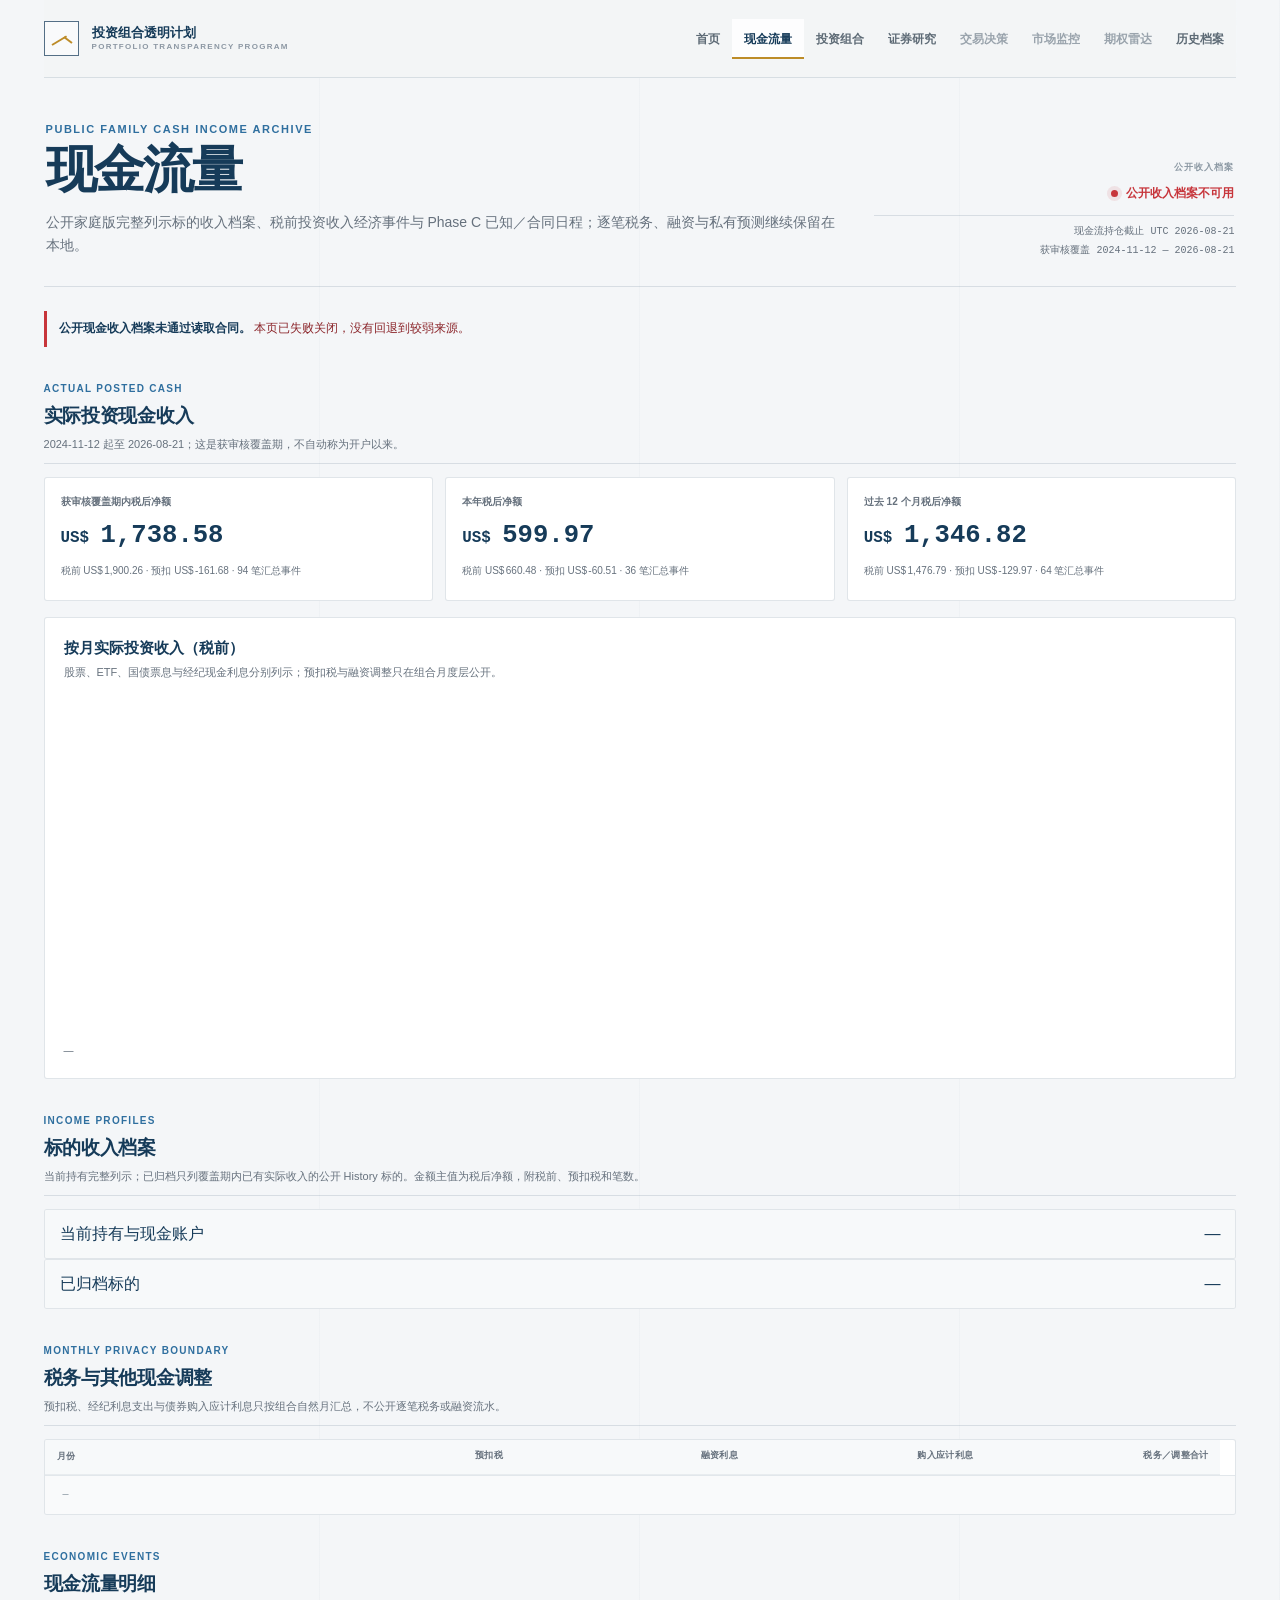
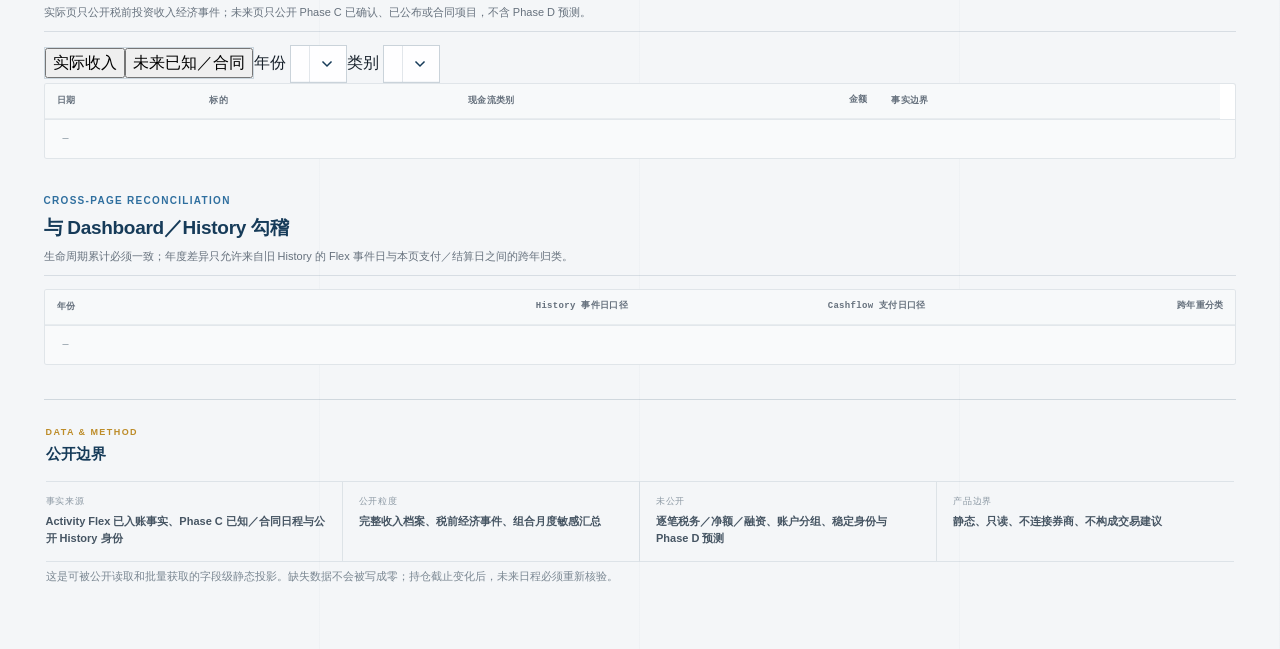
==== commit eabdcbac: "Publish privacy-balanced cash flow v2" ====
--- a/cashflow.html
+++ b/cashflow.html
@@ -184,11 +184,20 @@
       .segment-btn { padding-inline: 5px; }
       .chart-wrap { height: 300px; }
     }
-    .public-cashflow-table { min-width: 820px; table-layout: fixed; }
+    .public-cashflow-table { min-width: 900px; table-layout: fixed; }
     .public-reconciliation-table { min-width: 720px; table-layout: fixed; }
-    .public-cashflow-table th:first-child { width: 28%; }
-    .public-cashflow-table th:nth-child(2) { width: 18%; }
-    .directory-anonymous { color: var(--muted); font-style: italic; }
+    .public-adjustment-table { min-width: 760px; table-layout: fixed; }
+    .public-detail-table { min-width: 980px; table-layout: fixed; }
+    .public-cashflow-table th:first-child { width: 24%; }
+    .public-cashflow-table th:nth-child(2), .public-cashflow-table th:nth-child(3), .public-cashflow-table th:nth-child(4) { width: 20%; }
+    .public-cashflow-table th:nth-child(5) { width: 16%; }
+    .public-detail-table th:nth-child(1) { width: 13%; }
+    .public-detail-table th:nth-child(2) { width: 22%; }
+    .public-detail-table th:nth-child(3) { width: 20%; }
+    .public-detail-table th:nth-child(4) { width: 16%; }
+    .public-detail-table th:nth-child(5) { width: 29%; }
+    .event-boundary { display: block; color: var(--muted); font-size: 12px; line-height: 1.45; }
+    .event-boundary + .event-boundary { margin-top: 2px; }
   </style>
   <link rel="stylesheet" href="assets/workspace-shell.css?v=ed7f50f35dbe">
 </head>
@@ -213,19 +222,19 @@
 
     <header class="topbar workspace-page-header">
       <div class="workspace-page-heading">
-        <p class="eyebrow workspace-page-eyebrow">Public Family Actual Cash Income</p>
+        <p class="eyebrow workspace-page-eyebrow">Public Family Cash Income Archive</p>
         <h1 class="workspace-page-title">现金流量</h1>
-        <p class="subtitle workspace-page-subtitle">公开家庭版只列已经入账的投资现金收入，并以月度与公开标的汇总呈现。预测、尚未入账日程与逐笔流水继续保留在私有本地页面。</p>
+        <p class="subtitle workspace-page-subtitle">公开家庭版完整列示标的收入档案、税前投资收入经济事件与 Phase C 已知／合同日程；逐笔税务、融资与私有预测继续保留在本地。</p>
       </div>
-      <aside class="workspace-page-context" id="cashflowPageContext" data-context-state="loading" aria-label="实际现金收入档案状态">
-        <div class="workspace-page-context-label">实际收入档案</div>
+      <aside class="workspace-page-context" id="cashflowPageContext" data-context-state="loading" aria-label="公开现金收入档案状态">
+        <div class="workspace-page-context-label">公开收入档案</div>
         <div class="workspace-page-context-value"><span class="workspace-page-context-dot" aria-hidden="true"></span><span id="archiveStatus">正在读取</span></div>
         <div class="workspace-page-context-meta"><p class="workspace-page-context-line" id="headerCutoff">完成收盘截止 —</p><p class="workspace-page-context-line" id="headerCoverage">覆盖 —</p></div>
       </aside>
     </header>
 
-    <aside class="notice" id="statusNotice" aria-live="polite"><div class="notice-copy"><strong>正在读取公开静态实际收入。</strong> 页面不连接券商、本机数据库或实时接口。</div></aside>
-    <section class="scope-strip" id="scopeStrip" aria-label="当前标的范围" hidden><span>当前仅显示 <strong id="scopeSymbol">—</strong> 的实际收入汇总</span><a class="text-link" href="cashflow.html">查看组合汇总</a></section>
+    <aside class="notice" id="statusNotice" aria-live="polite"><div class="notice-copy"><strong>正在读取公开静态现金收入档案。</strong> 页面不连接券商、本机数据库或实时接口。</div></aside>
+    <section class="scope-strip" id="scopeStrip" aria-label="当前标的范围" hidden><span>当前仅显示 <strong id="scopeSymbol">—</strong> 的收入档案与经济事件</span><a class="text-link" href="cashflow.html">查看组合档案</a></section>
 
     <section class="section" aria-labelledby="actualTitle">
       <div class="section-head"><div><p class="section-kicker">Actual Posted Cash</p><h2 class="section-title" id="actualTitle">实际投资现金收入</h2><p class="section-note" id="actualCoverageNote">只使用 Activity Flex 已入账事实；经纪利息支出与买入应计利息单独列示，不冒充负投资收入。</p></div></div>
@@ -235,15 +244,29 @@
         <article class="metric"><div class="metric-label">过去 12 个月税后净额</div><div class="metric-value" id="actual12mNet">—</div><div class="metric-note" id="actual12mBreakdown">—</div></article>
       </div>
       <article class="card">
-        <div class="card-head"><div><h3 class="card-title">按月实际投资现金收入</h3><p class="card-subtitle">股票、ETF、国债票息与经纪现金利息分别列示；当前标的筛选使用该标的的月度汇总。</p></div></div>
-        <div class="chart-wrap"><canvas id="actualChart" role="img" aria-label="按月实际投资现金收入图"></canvas></div>
+        <div class="card-head"><div><h3 class="card-title">按月实际投资收入（税前）</h3><p class="card-subtitle">股票、ETF、国债票息与经纪现金利息分别列示；预扣税与融资调整只在组合月度层公开。</p></div></div>
+        <div class="chart-wrap"><canvas id="actualChart" role="img" aria-label="按月实际税前投资收入图"></canvas></div>
         <p class="chart-note" id="actualChartNote">—</p>
       </article>
     </section>
 
     <section class="section" aria-labelledby="securityTitle">
-      <div class="section-head"><div><p class="section-kicker">Aggregate by Public Security</p><h2 class="section-title" id="securityTitle">公开标的收入汇总</h2><p class="section-note">这里只列按标的聚合后的累计、本年与过去 12 个月税后收入；没有收入事件显示为缺失，不补成零。</p></div></div>
-      <article class="card flush"><div class="table-wrap"><table class="archive-income-table public-cashflow-table"><caption class="sr-only">公开标的实际现金收入汇总</caption><thead><tr><th>标的</th><th>档案状态</th><th class="numeric">覆盖期累计</th><th class="numeric">本年</th><th class="numeric">过去 12 个月</th></tr></thead><tbody id="securityIncomeBody"></tbody></table></div><div class="empty" id="securityIncomeEmpty" hidden>当前范围没有可列示的实际收入汇总。</div></article>
+      <div class="section-head"><div><p class="section-kicker">Income Profiles</p><h2 class="section-title" id="securityTitle">标的收入档案</h2><p class="section-note">当前持有完整列示；已归档只列覆盖期内已有实际收入的公开 History 标的。金额主值为税后净额，附税前、预扣税和笔数。</p></div></div>
+      <details class="archive-details" id="currentIncomeArchive"><summary><span>当前持有与现金账户</span><span class="archive-summary" id="currentIncomeArchiveTotal">—</span></summary><div class="table-wrap"><table class="archive-income-table public-cashflow-table"><caption class="sr-only">当前持有标的收入档案</caption><thead><tr><th>标的</th><th class="numeric">覆盖期累计</th><th class="numeric">本年</th><th class="numeric">过去 12 个月</th><th>最近入账</th></tr></thead><tbody id="currentIncomeArchiveBody"></tbody></table></div></details>
+      <details class="archive-details" id="archivedIncomeArchive"><summary><span>已归档标的</span><span class="archive-summary" id="archivedIncomeArchiveTotal">—</span></summary><div class="table-wrap"><table class="archive-income-table public-cashflow-table"><caption class="sr-only">已归档标的收入档案</caption><thead><tr><th>标的</th><th class="numeric">覆盖期累计</th><th class="numeric">本年</th><th class="numeric">过去 12 个月</th><th>最近入账</th></tr></thead><tbody id="archivedIncomeArchiveBody"></tbody></table></div></details>
+      <div class="empty" id="securityIncomeEmpty" hidden>当前范围没有可列示的收入档案。</div>
+    </section>
+
+    <section class="section" aria-labelledby="adjustmentTitle">
+      <div class="section-head"><div><p class="section-kicker">Monthly Privacy Boundary</p><h2 class="section-title" id="adjustmentTitle">税务与其他现金调整</h2><p class="section-note">预扣税、经纪利息支出与债券购入应计利息只按组合自然月汇总，不公开逐笔税务或融资流水。</p></div></div>
+      <article class="card flush"><div class="table-wrap detail-scroll"><table class="public-adjustment-table"><caption class="sr-only">按月税务与其他现金调整</caption><thead><tr><th>月份</th><th class="numeric">预扣税</th><th class="numeric">融资利息</th><th class="numeric">购入应计利息</th><th class="numeric">税务／调整合计</th></tr></thead><tbody id="adjustmentBody"></tbody></table></div><p class="detail-summary" id="adjustmentSummary">—</p></article>
+    </section>
+
+    <section class="section" aria-labelledby="detailTitle">
+      <div class="section-head"><div><p class="section-kicker">Economic Events</p><h2 class="section-title" id="detailTitle">现金流量明细</h2><p class="section-note">实际页只公开税前投资收入经济事件；未来页只公开 Phase C 已确认、已公布或合同项目，不含 Phase D 预测。</p></div></div>
+      <div class="filter-row"><div class="segmented" id="detailModeFilter"><button type="button" data-mode="actual" aria-pressed="true">实际收入</button><button type="button" data-mode="future" aria-pressed="false">未来已知／合同</button></div><label class="compact-select">年份 <select id="detailYearFilter"></select></label><label class="compact-select">类别 <select id="detailTypeFilter"></select></label></div>
+      <aside class="notice warning" id="futureFreshnessNotice" hidden><div class="notice-copy"><strong>未来日程可能已经过期。</strong> <span id="futureFreshnessText">持仓截止晚于本档案时，需重新生成公开现金流投影。</span></div></aside>
+      <article class="card flush"><div class="table-wrap detail-scroll" id="detailScroll"><table class="public-detail-table"><caption class="sr-only">公开现金流量经济事件</caption><thead><tr><th>日期</th><th>标的</th><th>现金流类别</th><th class="numeric">金额</th><th>事实边界</th></tr></thead><tbody id="detailBody"></tbody></table></div><p class="detail-summary" id="detailRangeSummary">—</p></article>
     </section>
 
     <section class="section" aria-labelledby="reconciliationTitle">
@@ -254,12 +277,12 @@
     <footer>
       <div class="footer-head"><p class="footer-kicker">DATA &amp; METHOD</p><h2 class="footer-title">公开边界</h2></div>
       <div class="footer-meta-grid">
-        <div class="footer-meta-item"><span class="footer-meta-label">事实来源</span><span class="footer-meta-value">IBKR Activity Flex 已入账现金事件</span></div>
-        <div class="footer-meta-item"><span class="footer-meta-label">公开粒度</span><span class="footer-meta-value">月度与公开标的汇总</span></div>
-        <div class="footer-meta-item"><span class="footer-meta-label">未公开</span><span class="footer-meta-value">预测、日程、逐笔流水与本地稳定身份</span></div>
+        <div class="footer-meta-item"><span class="footer-meta-label">事实来源</span><span class="footer-meta-value">Activity Flex 已入账事实、Phase C 已知／合同日程与公开 History 身份</span></div>
+        <div class="footer-meta-item"><span class="footer-meta-label">公开粒度</span><span class="footer-meta-value">完整收入档案、税前经济事件、组合月度敏感汇总</span></div>
+        <div class="footer-meta-item"><span class="footer-meta-label">未公开</span><span class="footer-meta-value">逐笔税务／净额／融资、账户分组、稳定身份与 Phase D 预测</span></div>
         <div class="footer-meta-item"><span class="footer-meta-label">产品边界</span><span class="footer-meta-value">静态、只读、不连接券商、不构成交易建议</span></div>
       </div>
-      <p class="footer-disclaimer">这是字段级筛选的公开家庭版静态投影。任何未获公开许可的历史标的只进入匿名合计，不公开身份；缺失数据不会被写成零。</p>
+      <p class="footer-disclaimer">这是可被公开读取和批量获取的字段级静态投影。缺失数据不会被写成零；持仓截止变化后，未来日程必须重新核验。</p>
     </footer>
   </main>
   <script src="assets/vendor/chart.umd.min.js"></script>
@@ -267,32 +290,101 @@
   <script>
     (function () {
       "use strict";
-      var state = { data: null, selectedSymbol: "", chart: null };
+      var state = { data: null, selectedSymbol: "", chart: null, portfolioValuationDate: "", publicCatalogKeys: new Set(), detailMode: "actual", detailYear: "ALL", detailType: "ALL" };
       var formatter = new Intl.NumberFormat("zh-CN", { minimumFractionDigits: 2, maximumFractionDigits: 2 });
       function el(id) { return document.getElementById(id); }
       function finite(value) { var number = Number(value); return value == null || value === "" || !Number.isFinite(number) ? null : number; }
       function isoDate(value) { var text = String(value || "").replace(/-/g, ""); return /^\d{8}$/.test(text) ? text.slice(0,4) + "-" + text.slice(4,6) + "-" + text.slice(6,8) : "—"; }
+      function cutoffDate(value) { var text = String(value || ""); return /^\d{4}-\d{2}-\d{2}/.test(text) ? text.slice(0,10) : isoDate(text); }
       function monthLabel(value) { var text = String(value || ""); return /^\d{6}$/.test(text) ? text.slice(0,4) + "-" + text.slice(4,6) : text; }
       function moneyText(value) { var number = finite(value); return number == null ? "—" : "US$ " + (number < 0 ? "-" : "") + formatter.format(Math.abs(number)); }
       function moneyNode(value) { var number = finite(value), wrapper = document.createElement("span"); wrapper.className = "money-line"; if (number == null) { wrapper.textContent = "—"; return wrapper; } var symbol = document.createElement("span"), amount = document.createElement("span"); wrapper.dataset.accountingMoney = ""; symbol.dataset.accountingSymbol = ""; symbol.textContent = "US$"; amount.dataset.accountingAmount = ""; amount.textContent = (number < 0 ? "-" : "") + formatter.format(Math.abs(number)); wrapper.append(symbol, amount); return wrapper; }
       function metric(node, value) { node.replaceChildren(); var number = finite(value); if (number == null) { node.textContent = "—"; return; } var symbol = document.createElement("span"), amount = document.createElement("span"); symbol.className = "metric-symbol"; symbol.textContent = "US$"; amount.textContent = (number < 0 ? "-" : "") + formatter.format(Math.abs(number)); node.append(symbol, amount); }
       function summaryNote(row) { if (!row) return "—"; var count = Number(row.investmentIncomeItemCount ?? row.itemCount ?? 0); return "税前 " + moneyText(row.grossInvestmentIncome) + " · 预扣 " + moneyText(row.withholdingTax) + " · " + count + " 笔汇总事件"; }
+      function chartMoney(value) { return moneyText(value); }
+      function clamp(value, min, max) { return Math.min(max, Math.max(min, value)); }
+      function cashflowTooltipNode(chart) { var wrap = chart.canvas.closest(".chart-wrap"), node = wrap.querySelector(".cashflow-chart-tooltip"); if (!node) { node = document.createElement("div"); node.className = "cashflow-chart-tooltip"; node.setAttribute("aria-hidden", "true"); wrap.appendChild(node); } return { wrap: wrap, node: node }; }
+      function hideCashflowTooltip(chart) { if (!chart) return; var node = chart.canvas.closest(".chart-wrap").querySelector(".cashflow-chart-tooltip"); if (!node) return; node.classList.remove("visible"); node.setAttribute("aria-hidden", "true"); }
+      function appendTooltipSeriesRow(container, label, value, backgroundColor, borderColor) { var row = document.createElement("div"), swatch = document.createElement("span"), name = document.createElement("span"), display = document.createElement("span"); row.className = "cashflow-tooltip-series-row"; swatch.className = "cashflow-tooltip-swatch"; swatch.style.backgroundColor = backgroundColor || "#4c7fa5"; swatch.style.borderColor = borderColor || backgroundColor || "#315d7d"; name.className = "cashflow-tooltip-series-label"; name.textContent = label; display.className = "cashflow-tooltip-series-value"; display.textContent = value; row.append(swatch, name, display); container.appendChild(row); }
+      function appendTooltipCashRows(container, details, labelText) { if (!Array.isArray(details) || !details.length) return; var row = document.createElement("div"), name = document.createElement("span"), list = document.createElement("span"); row.className = "cashflow-tooltip-detail-row symbols"; name.className = "cashflow-tooltip-detail-label"; name.textContent = labelText || "标的"; list.className = "cashflow-tooltip-symbol-list"; details.forEach(function (detail) { var item = document.createElement("span"), main = document.createElement("span"), symbol = document.createElement("span"), date = document.createElement("span"), amount = document.createElement("span"); item.className = "cashflow-tooltip-symbol-item"; main.className = "cashflow-tooltip-symbol-main"; symbol.className = "cashflow-tooltip-symbol-name"; symbol.textContent = detail.symbol || "现金账户"; date.className = "cashflow-tooltip-symbol-date"; date.textContent = isoDate(detail.paymentDate) + " · 已入账"; amount.className = "cashflow-tooltip-symbol-amount"; amount.textContent = moneyText(detail.amount); main.append(symbol, date); item.append(main, amount); list.appendChild(item); }); row.append(name, list); container.appendChild(row); }
       function selectedSecurity() { return state.selectedSymbol ? state.data.securities.find(function (row) { return String(row.publicKey).toUpperCase() === state.selectedSymbol; }) : null; }
       function activeSummary() { var row = selectedSecurity(); return row ? { reviewedCoverage: row.reviewedCoverage, yearToDate: row.yearToDate, trailing12Months: row.trailing12Months } : state.data.summary; }
-      function activeMonthly() { var row = selectedSecurity(); return row ? row.actualMonthly : state.data.actualMonthly; }
+      function eventMonthlyField(row) { if (row.cashFlowType === "broker_interest") return "brokerInterest"; if (row.cashFlowType === "treasury_coupon_actual") return "treasuryCoupon"; return row.instrumentKind === "etf" ? "etfDistributionGross" : "stockDistributionGross"; }
+      function activeActualEvents() { return state.data.actualIncomeEvents.filter(function (row) { return !state.selectedSymbol || String(row.publicKey).toUpperCase() === state.selectedSymbol; }); }
+      function activeMonthly() {
+        if (!state.selectedSymbol) return state.data.actualMonthly;
+        var byMonth = new Map(state.data.actualMonthly.map(function (row) { return [row.month, { month: row.month, stockDistributionGross: 0, etfDistributionGross: 0, treasuryCoupon: 0, brokerInterest: 0 }]; }));
+        activeActualEvents().forEach(function (event) { var month = String(event.paymentDate).slice(0,6), row = byMonth.get(month), key = eventMonthlyField(event); if (row) row[key] += Number(event.grossAmount || 0); });
+        return Array.from(byMonth.values());
+      }
+      function monthlySecurityDetails(month, key, total) {
+        var details = activeActualEvents().filter(function (row) { return String(row.paymentDate).slice(0,6) === month && eventMonthlyField(row) === key; }).map(function (row) { return { symbol: row.publicKey === "CASH" ? (row.displayName || row.symbol || "现金账户") : (row.symbol || row.publicKey), paymentDate: row.paymentDate, amount: Number(row.grossAmount || 0) }; });
+        var published = details.reduce(function (sum, detail) { return sum + detail.amount; }, 0);
+        var residual = Number(total || 0) - published;
+        if (Math.abs(residual) > 0.00001) throw new Error("公开税前经济事件与月度图表汇总不一致。");
+        return details.sort(function (a, b) { return Math.abs(b.amount) - Math.abs(a.amount) || String(a.symbol).localeCompare(String(b.symbol)); });
+      }
+      function cashflowChartTooltipExternal(context) {
+        var chart = context.chart, model = context.tooltip, resolved = cashflowTooltipNode(chart), wrap = resolved.wrap, node = resolved.node;
+        if (!model || model.opacity === 0 || !(model.dataPoints || []).length) { hideCashflowTooltip(chart); return; }
+        var points = model.dataPoints.filter(function (point) { return finite(point.parsed && point.parsed.y) != null && Number(point.parsed.y) !== 0; });
+        if (!points.length) { hideCashflowTooltip(chart); return; }
+        node.replaceChildren();
+        var date = document.createElement("div"); date.className = "cashflow-tooltip-date"; date.textContent = model.title && model.title[0] || "—"; node.appendChild(date);
+        var series = document.createElement("div"); series.className = "cashflow-tooltip-series";
+        points.forEach(function (point) { var dataset = point.dataset || {}; appendTooltipSeriesRow(series, dataset.label || "现金流", chartMoney(point.parsed.y), dataset.baseBackgroundColor || dataset.backgroundColor, dataset.baseBorderColor || dataset.borderColor); });
+        node.appendChild(series);
+        var detail = document.createElement("div"); detail.className = "cashflow-tooltip-detail";
+        points.forEach(function (point) { var dataset = point.dataset || {}; appendTooltipCashRows(detail, dataset.symbolDetails && dataset.symbolDetails[point.dataIndex], dataset.label || "实际入账"); });
+        if (detail.children.length) node.appendChild(detail);
+        node.classList.add("visible"); node.setAttribute("aria-hidden", "false");
+        var canvasRect = chart.canvas.getBoundingClientRect(), wrapRect = wrap.getBoundingClientRect(), pointX = canvasRect.left - wrapRect.left + model.caretX, pointY = canvasRect.top - wrapRect.top + model.caretY, width = node.offsetWidth, height = node.offsetHeight, gap = 12, left = pointX + gap;
+        if (left + width > wrap.clientWidth - 8) left = pointX - width - gap;
+        node.style.left = clamp(left, 8, Math.max(8, wrap.clientWidth - width - 8)) + "px";
+        node.style.top = clamp(pointY - height / 2, 8, Math.max(8, wrap.clientHeight - height - 8)) + "px";
+      }
       function validate(payload) {
-        if (!payload || payload.schemaVersion !== 1 || payload.packageType !== "cashFlowActual" || payload.visibility !== "public_static" || payload.sourceMode !== "sanitized_static_projection" || payload.currency !== "USD" || payload.reconciliation?.status !== "pass" || !Array.isArray(payload.actualMonthly) || !Array.isArray(payload.securities) || !Array.isArray(payload.reconciliation.annualTimingBridge)) throw new Error("公开实际现金收入合同不受支持。");
+        if (!payload || payload.schemaVersion !== 2 || payload.packageType !== "cashFlowPublic" || payload.visibility !== "public_static" || payload.sourceMode !== "sanitized_static_projection" || payload.currency !== "USD" || payload.reconciliation?.status !== "pass" || !Array.isArray(payload.actualMonthly) || !Array.isArray(payload.securities) || !Array.isArray(payload.actualIncomeEvents) || !Array.isArray(payload.futureKnownEvents) || !Array.isArray(payload.reconciliation.annualTimingBridge) || payload.privacy?.forecast !== "excluded" || payload.privacy?.privateAccountLedger !== "excluded" || payload.privacy?.staticPackageRetrievable !== true) throw new Error("公开现金收入档案合同不受支持。");
+        if (new Set(payload.securities.map(function (row) { return row.publicKey; })).size !== payload.securities.length) throw new Error("公开标的收入档案身份重复。");
         return payload;
       }
-      function renderHeader() { var coverage = state.data.coverage; el("cashflowPageContext").dataset.contextState = "pass"; el("archiveStatus").textContent = "实际收入档案已载入"; el("headerCutoff").textContent = "完成收盘截止 UTC " + isoDate(state.data.asOf); el("headerCoverage").textContent = "获审核覆盖 " + isoDate(coverage.startDate) + " — " + isoDate(coverage.endDate); el("actualCoverageNote").textContent = isoDate(coverage.startDate) + " 起至 " + isoDate(coverage.endDate) + "；这是获审核覆盖期，不自动称为开户以来。"; el("statusNotice").innerHTML = '<div class="notice-copy"><strong>公开静态实际收入已载入。</strong> 生命周期累计已与 Dashboard／History 勾稽；年度日期口径桥接见页面下方。</div>'; el("scopeStrip").hidden = !state.selectedSymbol; el("scopeSymbol").textContent = state.selectedSymbol || "—"; }
+      function futureFreshness() { var cutoff = String(state.data.futureKnownSummary?.holdingCutoff || state.data.asOf || ""); if (!state.portfolioValuationDate) return "unknown"; if (state.portfolioValuationDate < cutoff) throw new Error("公开持仓截止早于现金流量持仓截止。"); return state.portfolioValuationDate === cutoff ? "current" : "stale"; }
+      function renderHeader() { var coverage = state.data.coverage, freshness = futureFreshness(), context = el("cashflowPageContext"), notice = el("statusNotice"); context.dataset.contextState = freshness === "current" ? "pass" : "warning"; el("archiveStatus").textContent = freshness === "current" ? "公开收入档案已载入" : "公开收入档案已载入 · 日程待刷新"; el("headerCutoff").textContent = "现金流持仓截止 UTC " + isoDate(state.data.asOf); el("headerCoverage").textContent = "获审核覆盖 " + isoDate(coverage.startDate) + " — " + isoDate(coverage.endDate); el("actualCoverageNote").textContent = isoDate(coverage.startDate) + " 起至 " + isoDate(coverage.endDate) + "；这是获审核覆盖期，不自动称为开户以来。"; notice.className = freshness === "current" ? "notice" : "notice warning"; notice.innerHTML = freshness === "current" ? '<div class="notice-copy"><strong>公开静态收入档案已载入。</strong> 生命周期累计和已归档收入身份均已与 Dashboard／History 勾稽；未来日程持仓截止与公开组合一致。</div>' : '<div class="notice-copy"><strong>实际历史仍可读取，但未来日程需要重新核验。</strong> 当前公开组合完成收盘晚于现金流量持仓截止，或最新公开持仓资料无法读取。</div>'; el("scopeStrip").hidden = !state.selectedSymbol; el("scopeSymbol").textContent = state.selectedSymbol || "—"; }
       function renderMetrics() { var summary = activeSummary(); [["actualCoverageNet","actualCoverageBreakdown",summary.reviewedCoverage],["actualYtdNet","actualYtdBreakdown",summary.yearToDate],["actual12mNet","actual12mBreakdown",summary.trailing12Months]].forEach(function (entry) { metric(el(entry[0]), entry[2].netInvestmentIncome); el(entry[1]).textContent = summaryNote(entry[2]); }); }
-      function renderChart() { var rows = activeMonthly(), labels = rows.map(function (row) { return monthLabel(row.month); }); var datasets = [{ label: "股票分派", key: "stockDistributionNet", color: "#034da2" }, { label: "ETF 分派", key: "etfDistributionNet", color: "#5889c1" }, { label: "国债票息", key: "treasuryCoupon", color: "#7a4e2d" }, { label: "经纪现金利息", key: "brokerInterest", color: "#bd8c28" }].map(function (series) { return { label: series.label, data: rows.map(function (row) { return Number(row[series.key] || 0); }), backgroundColor: series.color, borderWidth: 0 }; }); if (state.chart) state.chart.destroy(); state.chart = new Chart(el("actualChart"), { type: "bar", data: { labels: labels, datasets: datasets }, options: { responsive: true, maintainAspectRatio: false, interaction: { mode: "index", intersect: false }, scales: { x: { stacked: true, grid: { display: false } }, y: { stacked: true, ticks: { callback: function (value) { return moneyText(value); } } } }, plugins: { legend: { position: "bottom" }, tooltip: { callbacks: { label: function (context) { return context.dataset.label + " · " + moneyText(context.raw); } } } } } }); el("actualChartNote").textContent = state.selectedSymbol ? state.selectedSymbol + " · 按支付／结算日归月的标的汇总" : "组合汇总 · 按支付／结算日归月；未公开标的仍进入组合合计，但不公开身份。"; }
-      function appendMoneyCell(tr, summary) { var td = document.createElement("td"); td.className = "numeric"; if (!summary || Number(summary.itemCount || 0) === 0) { td.textContent = "—"; } else td.appendChild(moneyNode(summary.netInvestmentIncome)); tr.appendChild(td); }
-      function renderSecurities() { var body = el("securityIncomeBody"), rows = state.selectedSymbol ? [selectedSecurity()].filter(Boolean) : state.data.securities.slice(); body.replaceChildren(); rows.forEach(function (row) { var tr = document.createElement("tr"), identity = document.createElement("td"), link = document.createElement("a"), name = document.createElement("span"), status = document.createElement("td"); link.className = "symbol-link"; link.href = "instrument.html?symbol=" + encodeURIComponent(row.publicKey); link.textContent = row.symbol; name.className = "cell-note"; name.textContent = row.displayName || row.symbol; identity.append(link, name); status.textContent = row.holdingStatus === "current_holding" ? "当前持有" : row.holdingStatus === "cash_account" ? "现金利息" : "历史归档"; tr.append(identity, status); appendMoneyCell(tr, row.reviewedCoverage); appendMoneyCell(tr, row.yearToDate); appendMoneyCell(tr, row.trailing12Months); body.appendChild(tr); }); if (!state.selectedSymbol) { var hidden = state.data.unpublishedSecurityAggregate, summary = hidden && hidden.reviewedCoverage; if (summary && Number(summary.itemCount || 0) > 0) { var tr = document.createElement("tr"), label = document.createElement("td"), status = document.createElement("td"); label.className = "directory-anonymous"; label.textContent = "其他未公开标的（匿名合计）"; status.textContent = "仅合计"; tr.append(label, status); appendMoneyCell(tr, hidden.reviewedCoverage); appendMoneyCell(tr, hidden.yearToDate); appendMoneyCell(tr, hidden.trailing12Months); body.appendChild(tr); } } el("securityIncomeEmpty").hidden = body.children.length > 0; }
-      function renderReconciliation() { var reconciliation = state.data.reconciliation, body = el("reconciliationBody"); body.replaceChildren(); reconciliation.annualTimingBridge.forEach(function (row) { var tr = document.createElement("tr"), year = document.createElement("td"); year.textContent = row.year; tr.appendChild(year); [row.historyEventDateCashIncome,row.cashFlowPaymentDateCashImpact,row.timingReclassification].forEach(function (value) { var td = document.createElement("td"); td.className = "numeric"; td.appendChild(moneyNode(value)); tr.appendChild(td); }); body.appendChild(tr); }); var lifetime = reconciliation.lifetime; el("reconciliationSummary").textContent = "生命周期累计 " + moneyText(lifetime.cashFlowAllIncludedCashImpact) + " · Dashboard 差额 " + moneyText(lifetime.unexplainedResidual) + " · 年度差异全部由日期口径跨年重分类解释。"; }
-      function showError(error) { el("cashflowPageContext").dataset.contextState = "error"; el("archiveStatus").textContent = "实际收入档案不可用"; var notice = el("statusNotice"); notice.className = "notice error"; notice.innerHTML = '<div class="notice-copy"><strong>公开实际现金收入未通过读取合同。</strong> 本页已失败关闭，没有回退到较弱来源。</div>'; console.error(error); }
+      function renderChart() {
+        var rows = activeMonthly(), labels = rows.map(function (row) { return monthLabel(row.month); });
+        var datasets = [
+          { label: "股票分派（税前）", key: "stockDistributionGross", color: "#034da2", borderColor: "#023a79" },
+          { label: "ETF 分派（税前）", key: "etfDistributionGross", color: "#5889c1", borderColor: "#3e6eaa" },
+          { label: "国债票息", key: "treasuryCoupon", color: "#7a4e2d", borderColor: "#4f311b" },
+          { label: "经纪现金利息", key: "brokerInterest", color: "#bd8c28", borderColor: "#8d681e" }
+        ].map(function (series) {
+          var data = rows.map(function (row) { return Number(row[series.key] || 0); });
+          return { label: series.label, monthlyField: series.key, data: data, symbolDetails: rows.map(function (row, index) { return monthlySecurityDetails(row.month, series.key, data[index]); }), baseBackgroundColor: series.color, baseBorderColor: series.borderColor, backgroundColor: series.color, borderColor: series.borderColor, borderWidth: 1, maxBarThickness: 42 };
+        }).filter(function (dataset) { return dataset.data.some(function (value) { return value !== 0; }); });
+        if (state.chart) { hideCashflowTooltip(state.chart); state.chart.destroy(); }
+        state.chart = new Chart(el("actualChart"), { type: "bar", data: { labels: labels, datasets: datasets }, options: { responsive: true, maintainAspectRatio: false, animation: false, interaction: { mode: "nearest", intersect: true }, scales: { x: { stacked: true, grid: { display: false }, ticks: { color: "#7a8792", maxRotation: 0, autoSkip: true, maxTicksLimit: 12, font: { size: 9 } } }, y: { stacked: true, grid: { color: "rgba(22,59,89,.08)" }, ticks: { color: "#7a8792", font: { size: 9 }, callback: function (value) { return moneyText(value); } } } }, plugins: { legend: { position: "bottom", labels: { boxWidth: 10, boxHeight: 10, color: "#66717d", font: { size: 10 } } }, tooltip: { enabled: false, external: cashflowChartTooltipExternal } } } });
+        state.chart.canvas.onmouseleave = function () { hideCashflowTooltip(state.chart); };
+        el("actualChartNote").textContent = state.selectedSymbol ? state.selectedSymbol + " · 按支付／结算日归月的税前经济事件" : "组合汇总 · 柱段与公开税前经济事件逐月勾稽；预扣税与融资调整另按组合月度汇总。";
+      }
+      function appendIdentityCell(tr, row) { var identity = document.createElement("td"), symbol = state.publicCatalogKeys.has(String(row.publicKey)) ? document.createElement("a") : document.createElement("strong"), name = document.createElement("span"); symbol.className = "symbol-link"; symbol.textContent = row.symbol || row.publicKey; if (symbol.tagName === "A") symbol.href = "instrument.html?symbol=" + encodeURIComponent(row.publicKey); name.className = "cell-note"; name.textContent = row.displayName || row.symbol || row.publicKey; identity.append(symbol, name); tr.appendChild(identity); }
+      function appendProfileMoneyCell(tr, summary) { var td = document.createElement("td"), note = document.createElement("span"); td.className = "numeric"; if (!summary || Number(summary.itemCount || 0) === 0) { td.textContent = "尚无已入账收入"; tr.appendChild(td); return; } td.appendChild(moneyNode(summary.netInvestmentIncome)); note.className = "cell-note"; note.textContent = "税前 " + moneyText(summary.grossInvestmentIncome) + " · 预扣 " + moneyText(summary.withholdingTax) + " · " + Number(summary.itemCount || 0) + " 笔"; td.appendChild(note); tr.appendChild(td); }
+      function renderProfileGroup(rows, bodyId, totalId) { var body = el(bodyId), total = el(totalId); body.replaceChildren(); rows.forEach(function (row) { var tr = document.createElement("tr"), latest = document.createElement("td"); appendIdentityCell(tr, row); appendProfileMoneyCell(tr, row.reviewedCoverage); appendProfileMoneyCell(tr, row.yearToDate); appendProfileMoneyCell(tr, row.trailing12Months); latest.textContent = row.latestPostedDate ? isoDate(row.latestPostedDate) : "尚无已入账收入"; tr.appendChild(latest); body.appendChild(tr); }); var withIncome = rows.filter(function (row) { return Number(row.reviewedCoverage?.itemCount || 0) > 0; }).length, net = rows.reduce(function (sum, row) { return sum + Number(row.reviewedCoverage?.netInvestmentIncome || 0); }, 0); total.textContent = rows.length + " 个标的 · " + withIncome + " 个有收入 · 税后 " + moneyText(net); }
+      function renderSecurities() { var rows = state.selectedSymbol ? [selectedSecurity()].filter(Boolean) : state.data.securities.slice(), current = rows.filter(function (row) { return row.holdingStatus === "current_holding" || row.holdingStatus === "cash_account"; }), archived = rows.filter(function (row) { return row.holdingStatus === "archived"; }); renderProfileGroup(current, "currentIncomeArchiveBody", "currentIncomeArchiveTotal"); renderProfileGroup(archived, "archivedIncomeArchiveBody", "archivedIncomeArchiveTotal"); el("currentIncomeArchive").hidden = current.length === 0; el("archivedIncomeArchive").hidden = archived.length === 0; if (state.selectedSymbol) { el("currentIncomeArchive").open = current.length > 0; el("archivedIncomeArchive").open = archived.length > 0; } el("securityIncomeEmpty").hidden = rows.length > 0; }
+      function renderAdjustments() { var body = el("adjustmentBody"), rows = state.data.actualMonthly.filter(function (row) { return [row.withholdingTax,row.brokerInterestExpense,row.acquisitionAccruedInterest].some(function (value) { return Math.abs(Number(value || 0)) > 0.000001; }); }).slice().reverse(); body.replaceChildren(); rows.forEach(function (row) { var tr = document.createElement("tr"), month = document.createElement("td"); month.textContent = monthLabel(row.month); tr.appendChild(month); [row.withholdingTax,row.brokerInterestExpense,row.acquisitionAccruedInterest,Number(row.withholdingTax || 0) + Number(row.brokerInterestExpense || 0) + Number(row.acquisitionAccruedInterest || 0)].forEach(function (value) { var td = document.createElement("td"); td.className = "numeric"; td.appendChild(moneyNode(value)); tr.appendChild(td); }); body.appendChild(tr); }); var summary = state.data.summary.reviewedCoverage; el("adjustmentSummary").textContent = "覆盖期组合汇总 · 预扣税 " + moneyText(summary.withholdingTax) + " · 融资利息 " + moneyText(summary.brokerInterestExpense) + " · 购入应计利息 " + moneyText(summary.acquisitionAccruedInterest) + "。这些金额不以逐笔公开。"; }
+      function cashFlowLabel(value) { return ({ distribution: "现金股息／分派", substitute_distribution: "替代股息付款", mixed_distribution: "混合分派", treasury_coupon_actual: "国债票息", broker_interest: "经纪现金利息", treasury_coupon: "国债合同票息", treasury_principal: "国债本金回收" })[value] || value || "其他现金流"; }
+      function evidenceLabel(value) { return ({ confirmed_receivable: "已确认应收", declared_conditional: "已公布／资格待核验", contractual_holding: "持有条件下合同现金流" })[value] || value || "未知状态"; }
+      function scopedDetailRows() { var rows = state.detailMode === "actual" ? state.data.actualIncomeEvents : state.data.futureKnownEvents; return rows.filter(function (row) { return !state.selectedSymbol || String(row.publicKey).toUpperCase() === state.selectedSymbol; }); }
+      function replaceSelectOptions(select, rows, value, allLabel) { select.replaceChildren(); select.appendChild(new Option(allLabel, "ALL")); rows.forEach(function (row) { select.appendChild(new Option(row.label, row.value)); }); select.value = rows.some(function (row) { return row.value === value; }) ? value : "ALL"; return select.value; }
+      function renderDetailFilters() { var rows = scopedDetailRows(), years = Array.from(new Set(rows.map(function (row) { return String(row.paymentDate).slice(0,4); }))).sort().reverse().map(function (year) { return { value: year, label: year + " 年" }; }), types = Array.from(new Set(rows.map(function (row) { return row.cashFlowType; }))).sort().map(function (value) { return { value: value, label: cashFlowLabel(value) }; }); state.detailYear = replaceSelectOptions(el("detailYearFilter"), years, state.detailYear, "全部年份"); state.detailType = replaceSelectOptions(el("detailTypeFilter"), types, state.detailType, "全部类别"); }
+      function appendBoundary(td, text) { var line = document.createElement("span"); line.className = "event-boundary"; line.textContent = text; td.appendChild(line); }
+      function renderFutureFreshness() { var notice = el("futureFreshnessNotice"), text = el("futureFreshnessText"), freshness = futureFreshness(); notice.hidden = state.detailMode !== "future" || freshness === "current"; if (notice.hidden) return; text.textContent = freshness === "stale" ? "最新公开持仓截止 " + isoDate(state.portfolioValuationDate) + "，晚于本日程持仓截止 " + isoDate(state.data.futureKnownSummary.holdingCutoff) + "；请重新生成后再把日程视为当前。" : "无法读取最新公开持仓截止；本日程只能按 " + isoDate(state.data.futureKnownSummary.holdingCutoff) + " 的历史持仓情景理解。"; }
+      function renderDetails() { var rows = scopedDetailRows().filter(function (row) { return (state.detailYear === "ALL" || String(row.paymentDate).slice(0,4) === state.detailYear) && (state.detailType === "ALL" || row.cashFlowType === state.detailType); }).slice().sort(function (a, b) { var direction = state.detailMode === "actual" ? -1 : 1; return direction * String(a.paymentDate).localeCompare(String(b.paymentDate)) || String(a.publicKey).localeCompare(String(b.publicKey)); }), body = el("detailBody"), currentYear = ""; body.replaceChildren(); rows.forEach(function (row) { var year = String(row.paymentDate).slice(0,4); if (year !== currentYear) { currentYear = year; var group = document.createElement("tr"), heading = document.createElement("th"); group.className = "detail-year-row"; heading.colSpan = 5; heading.scope = "rowgroup"; heading.textContent = year + " 年"; group.appendChild(heading); body.appendChild(group); } var tr = document.createElement("tr"), date = document.createElement("td"), type = document.createElement("td"), amount = document.createElement("td"), boundary = document.createElement("td"); date.textContent = isoDate(row.paymentDate); appendIdentityCell(tr, row); type.textContent = cashFlowLabel(row.cashFlowType); amount.className = "numeric"; amount.appendChild(moneyNode(state.detailMode === "actual" ? row.grossAmount : row.amount)); if (state.detailMode === "actual") { appendBoundary(boundary, "已入账 · 仅公开税前金额"); appendBoundary(boundary, "预扣税、净额与融资信息只在组合月度层公开"); } else { appendBoundary(boundary, evidenceLabel(row.evidenceStatus) + " · 持仓截止 " + isoDate(row.holdingCutoff)); appendBoundary(boundary, row.sourceLabel + (row.sourceCutoff ? " · 来源截止 " + cutoffDate(row.sourceCutoff) : "")); if (row.dateSemantics === "contractual_due_date_unadjusted") appendBoundary(boundary, "合同日，未作实际到账日调整"); } tr.insertBefore(date, tr.firstChild); tr.append(type, amount, boundary); body.appendChild(tr); }); el("detailRangeSummary").textContent = (state.detailMode === "actual" ? "税前投资收入经济事件" : "Phase C 已知／合同项目") + " · 当前显示 " + rows.length + " 条；静态 JSON 可被公开读取，未提供私有账户流水或 Phase D 预测。"; renderFutureFreshness(); if (el("detailScroll")) el("detailScroll").scrollTop = 0; if (window.AccountingMoney) window.AccountingMoney.align(); }
+      function wireDetailControls() { el("detailModeFilter").addEventListener("click", function (event) { var button = event.target.closest("button[data-mode]"); if (!button) return; state.detailMode = button.dataset.mode; state.detailYear = "ALL"; state.detailType = "ALL"; el("detailModeFilter").querySelectorAll("button").forEach(function (node) { node.setAttribute("aria-pressed", node === button ? "true" : "false"); }); renderDetailFilters(); renderDetails(); }); el("detailYearFilter").addEventListener("change", function () { state.detailYear = this.value; renderDetails(); }); el("detailTypeFilter").addEventListener("change", function () { state.detailType = this.value; renderDetails(); }); }
+      function renderReconciliation() { var reconciliation = state.data.reconciliation, body = el("reconciliationBody"); body.replaceChildren(); reconciliation.annualTimingBridge.forEach(function (row) { var tr = document.createElement("tr"), year = document.createElement("td"); year.textContent = row.year; tr.appendChild(year); [row.historyEventDateCashIncome,row.cashFlowPaymentDateCashImpact,row.timingReclassification].forEach(function (value) { var td = document.createElement("td"); td.className = "numeric"; td.appendChild(moneyNode(value)); tr.appendChild(td); }); body.appendChild(tr); }); var lifetime = reconciliation.lifetime, closed = reconciliation.closedIncomeIdentity; el("reconciliationSummary").textContent = "生命周期累计 " + moneyText(lifetime.cashFlowAllIncludedCashImpact) + " · Dashboard 差额 " + moneyText(lifetime.unexplainedResidual) + " · " + Number(closed.securityCount || 0) + " 个已归档收入身份与 History 差额 " + moneyText(closed.unexplainedResidual) + "。"; }
+      function showError(error) { el("cashflowPageContext").dataset.contextState = "error"; el("archiveStatus").textContent = "公开收入档案不可用"; var notice = el("statusNotice"); notice.className = "notice error"; notice.innerHTML = '<div class="notice-copy"><strong>公开现金收入档案未通过读取合同。</strong> 本页已失败关闭，没有回退到较弱来源。</div>'; console.error(error); }
       state.selectedSymbol = String(new URLSearchParams(location.search).get("symbol") || "").trim().toUpperCase();
-      fetch("data/cashflow/actual.json", { cache: "no-store" }).then(function (response) { if (!response.ok) throw new Error("公开实际现金收入包返回 " + response.status); return response.json(); }).then(validate).then(function (payload) { state.data = payload; if (state.selectedSymbol && !selectedSecurity()) throw new Error("公开现金流量目录中没有 " + state.selectedSymbol + "。"); renderHeader(); renderMetrics(); renderChart(); renderSecurities(); renderReconciliation(); if (window.AccountingMoney) window.AccountingMoney.align(); }).catch(showError);
+      Promise.all([fetch("data/cashflow/public.json", { cache: "no-store" }).then(function (response) { if (!response.ok) throw new Error("公开现金收入包返回 " + response.status); return response.json(); }).then(validate), fetch("data/instruments/flex.json", { cache: "no-store" }).then(function (response) { if (!response.ok) throw new Error("公开持仓资料返回 " + response.status); return response.json(); }).catch(function () { return null; })]).then(function (values) { var payload = values[0], flex = values[1]; state.data = payload; if (flex && flex.schemaVersion === 1 && flex.packageType === "flex" && /^\d{8}$/.test(String(flex.valuationDate || ""))) { state.portfolioValuationDate = String(flex.valuationDate); state.publicCatalogKeys = new Set(Object.keys(flex.instruments || {})); } if (state.selectedSymbol && !selectedSecurity()) throw new Error("公开现金流量目录中没有 " + state.selectedSymbol + "。"); renderHeader(); renderMetrics(); renderChart(); renderSecurities(); renderAdjustments(); wireDetailControls(); renderDetailFilters(); renderDetails(); renderReconciliation(); if (window.AccountingMoney) window.AccountingMoney.align(); }).catch(showError);
     }());
   </script>
 </body>
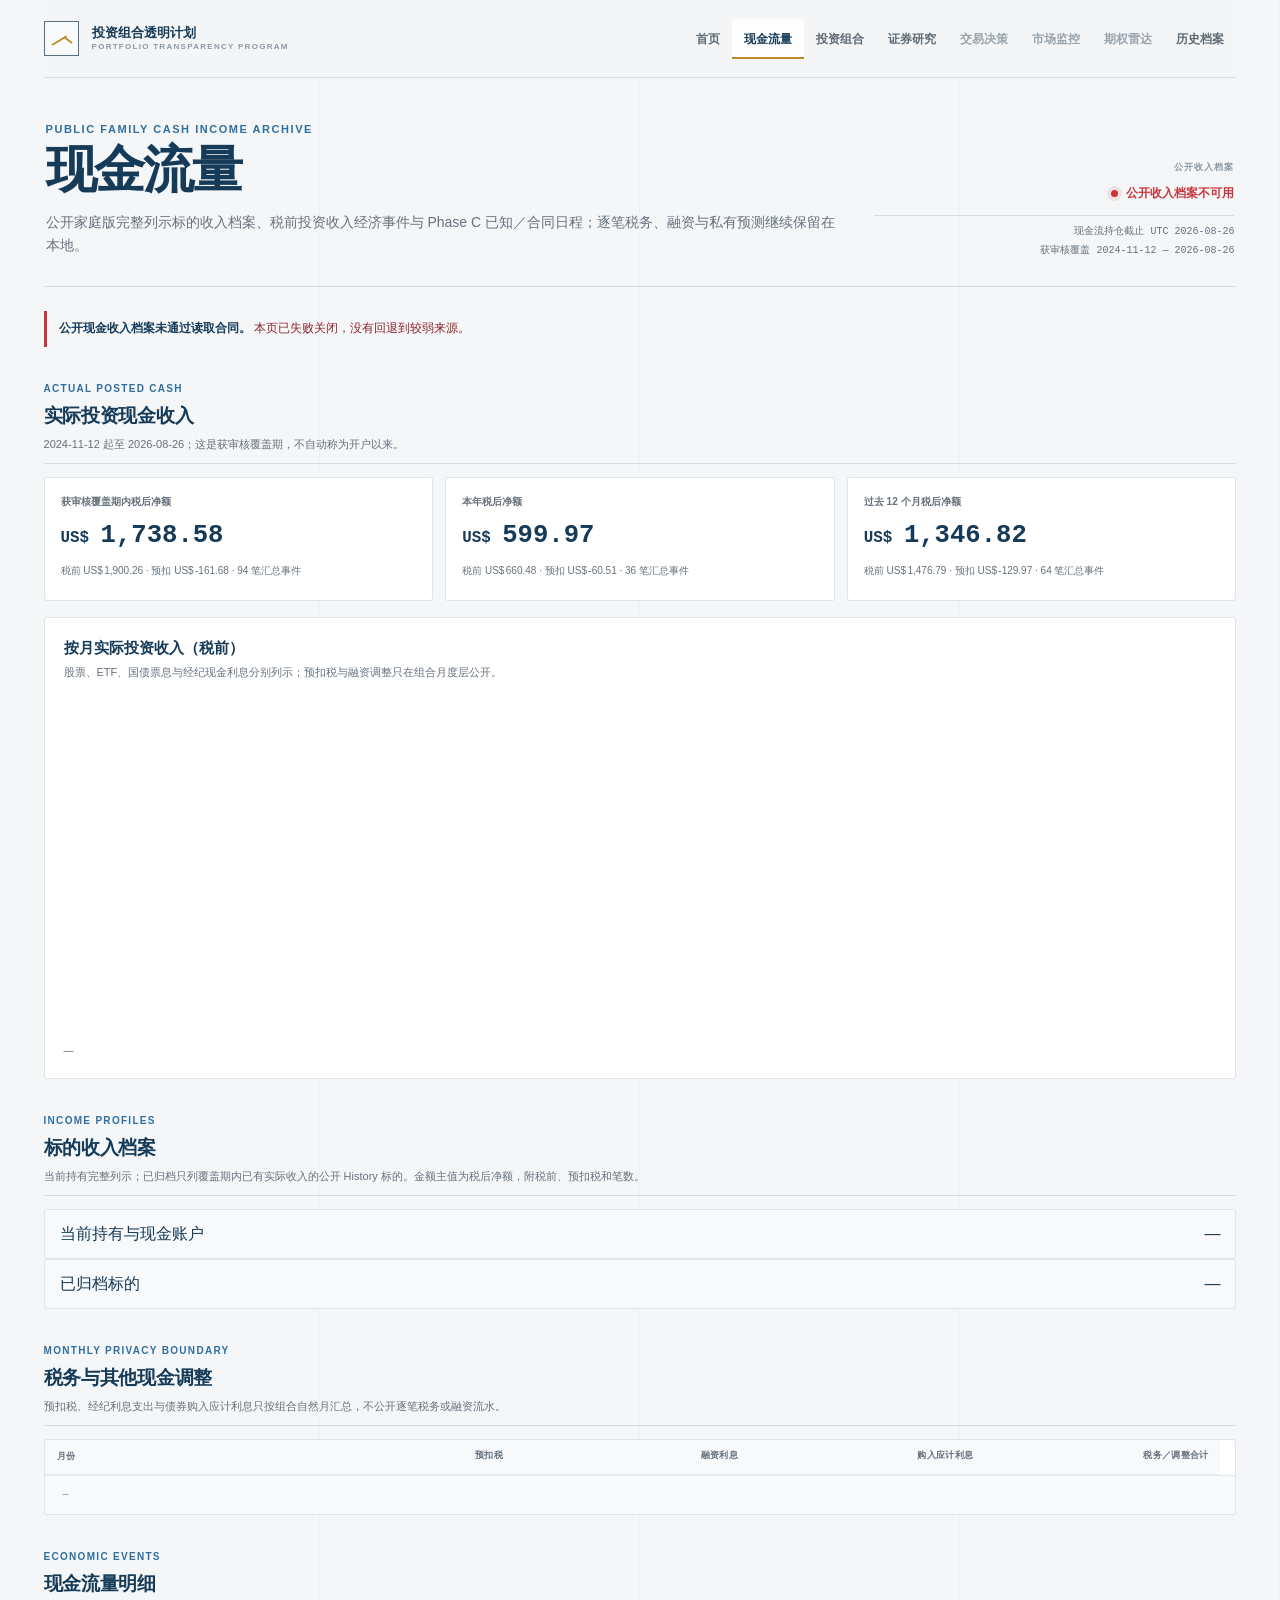
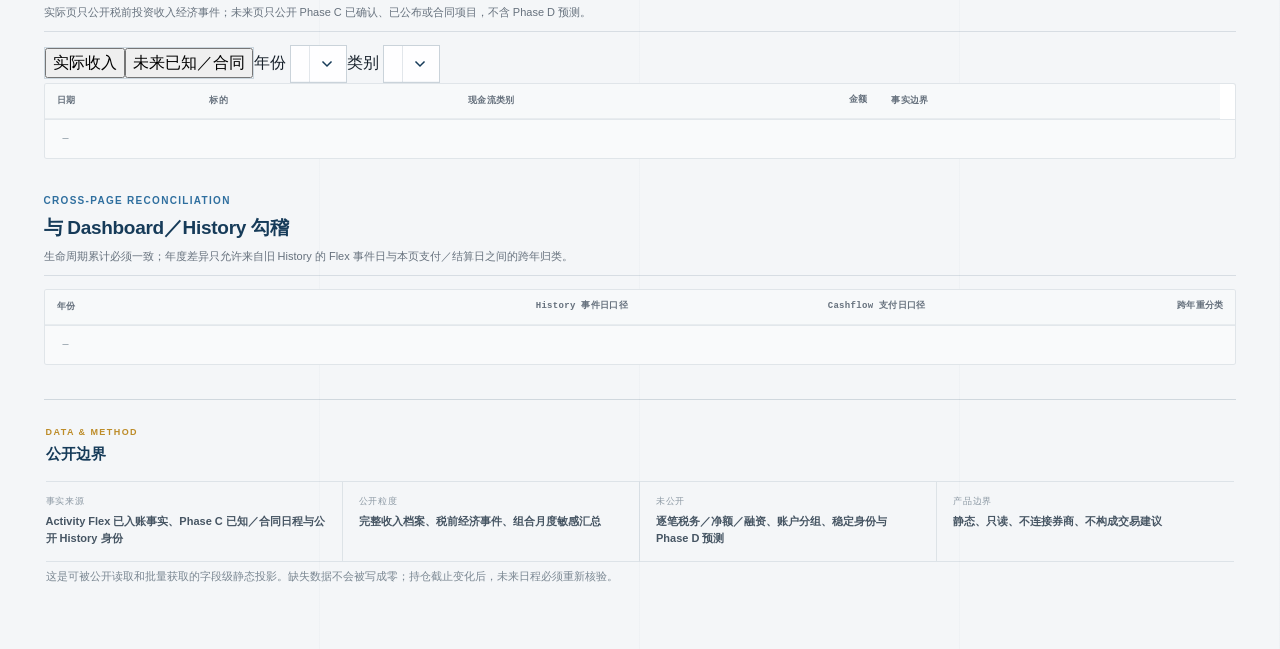
==== commit 4ce95456: "Publish 20260826 cashflow and history refinements" ====
--- a/cashflow.html
+++ b/cashflow.html
@@ -119,12 +119,18 @@
     .symbol-link:hover, .symbol-link:focus-visible { color: var(--blue); outline: none; }
     .cell-main { color: var(--ink); }
     .cell-note { display: block; margin-top: 3px; color: var(--soft); font: 9px/1.45 var(--sans); white-space: normal; }
+    .accrual-note, .entitlement-basis-note { white-space: nowrap; }
     .money-line { vertical-align: top; font-family: var(--mono); font-variant-numeric: tabular-nums; }
     .money-line .cell-note { grid-column: 1 / -1; text-align: right; }
+    body.workspace-inner .cashflow-detail-table .accrual-money-line { width: max-content; min-width: max-content; max-width: none; }
     .expected-security-table, .archive-income-table, .cashflow-detail-table { table-layout: fixed; }
     .expected-security-table { min-width: 980px; }
     .archive-income-table { min-width: 920px; }
-    .cashflow-detail-table { min-width: 1180px; }
+    .cashflow-detail-table { min-width: 1160px; }
+    .cashflow-detail-table .source-cell, .cashflow-detail-table .source-main, .cashflow-detail-table .source-cutoff { white-space: nowrap; }
+    .cashflow-detail-table .source-main { display: block; color: var(--ink); }
+    .cashflow-detail-table .source-main.source-link { color: var(--blue); }
+    .cashflow-detail-table .source-cutoff { display: block; margin-top: 3px; color: var(--soft); font: 9px/1.45 var(--sans); }
     .security-group-row td { padding: 0; border-bottom-color: #d8e0e6; background: #eef2f5; }
     .security-group-row:hover, .security-subtotal-row:hover { background: inherit; }
     .security-group-toggle { display: flex; width: 100%; min-height: 42px; align-items: center; gap: 10px; padding: 10px 12px; border: 0; color: var(--navy); background: transparent; cursor: pointer; text-align: left; }
@@ -160,9 +166,25 @@
     .detail-filter-group { display: flex; flex-wrap: wrap; align-items: end; justify-content: flex-end; gap: 10px; }
     .detail-scroll { max-height: min(62vh, 560px); overflow: auto; overscroll-behavior: contain; scrollbar-gutter: stable; }
     .detail-scroll thead th { position: sticky; top: 0; z-index: 3; box-shadow: 0 1px 0 #dfe5e9; }
-    .detail-year-row th { padding: 7px 12px; border-top: 1px solid #d8e0e6; border-bottom: 1px solid #d8e0e6; color: var(--navy); background: #eef2f5; font: 780 10px/1.4 var(--sans); letter-spacing: .02em; text-align: left; }
-    .detail-year-heading { display: flex; align-items: baseline; justify-content: space-between; gap: 12px; }
-    .detail-year-count { color: var(--soft); font: 9px/1.4 var(--mono); }
+    .detail-year-row th { position: sticky; top: 34px; z-index: 2; padding: 0; border-top: 1px solid #d8e0e6; border-bottom: 1px solid #c6d6e1; color: var(--navy); background: #eef4f7; text-align: left; }
+    .detail-year-summary, .detail-year-toggle { display: grid; grid-template-columns: 72px 56px 76px 128px 132px minmax(110px, max-content); min-height: 40px; align-items: baseline; justify-content: start; column-gap: 14px; width: 100%; padding: 8px 12px; color: inherit; background: transparent; text-align: left; }
+    .detail-year-toggle { border: 0; cursor: pointer; }
+    .detail-year-toggle:hover, .detail-year-toggle:focus-visible { background: rgba(47,111,159,.06); outline: none; }
+    .detail-year-label { display: inline-flex; align-items: center; gap: 9px; font: 820 11px/1.4 var(--sans); letter-spacing: .02em; }
+    .detail-year-chevron { width: 8px; height: 8px; flex: 0 0 auto; border-right: 1px solid var(--navy); border-bottom: 1px solid var(--navy); transform: rotate(-45deg); transition: transform 120ms ease; }
+    .detail-year-toggle[aria-expanded="true"] .detail-year-chevron { transform: rotate(45deg); }
+    .detail-year-stat { color: #536879; font: 620 10px/1.4 var(--sans); white-space: nowrap; }
+    .detail-year-slot-1 { grid-column: 1; }
+    .detail-year-slot-2 { grid-column: 2; }
+    .detail-year-slot-3 { grid-column: 3; }
+    .detail-year-slot-4 { grid-column: 4; }
+    .detail-year-slot-5 { grid-column: 5; }
+    .detail-year-slot-6 { grid-column: 6; }
+    .detail-year-stat strong { color: var(--ink); font-family: var(--mono); font-weight: 760; font-variant-numeric: tabular-nums; }
+    .detail-year-stat.withholding strong { color: var(--red); }
+    .detail-year-stat.net strong { color: var(--green); }
+    .detail-year-stat.income strong { color: var(--blue); }
+    .detail-year-stat.principal strong { color: #7a4e2d; }
     .detail-summary { min-height: 39px; margin: 0; padding: 12px 18px; border-top: 1px solid rgba(22,59,89,.10); color: var(--soft); background: rgba(247,249,250,.72); font: 10px/1.45 var(--mono); }
     .source-link { color: var(--blue); text-decoration: none; }
     .source-link:hover, .source-link:focus-visible { text-decoration: underline; outline: none; }
